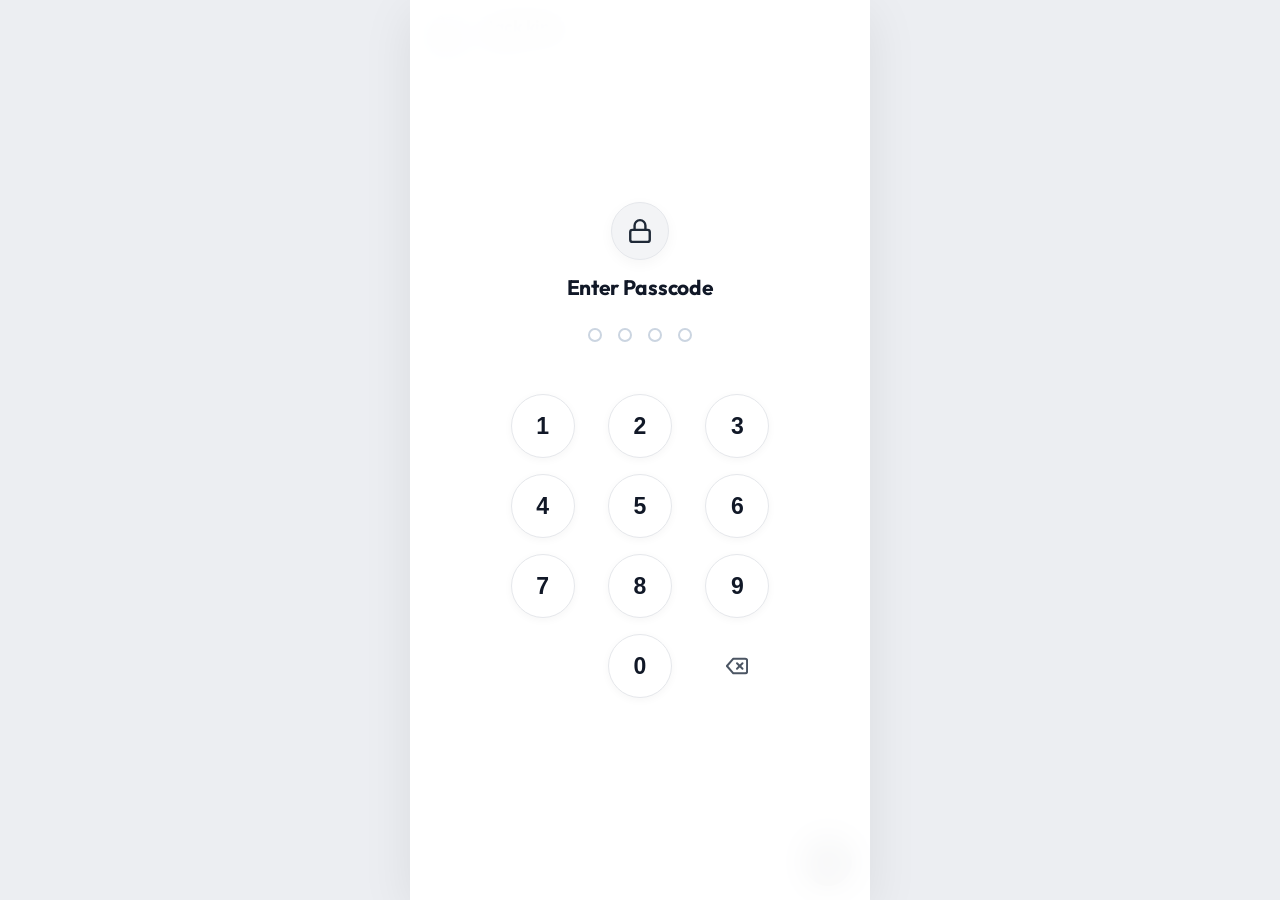
==== index.html @ 3823794f "feat: show message time only on click and make message spacing compact" ====
<!DOCTYPE html>
<html lang="en">
<head>
  <meta charset="UTF-8">
  <meta name="viewport" content="width=device-width, initial-scale=1.0, maximum-scale=1.0, user-scalable=no, viewport-fit=cover, interactive-widget=resizes-content">
  <title>Live Chat - Jack King</title>
  <meta name="description" content="Clean mobile chat application UI with free random avatar API integration.">
  <link rel="stylesheet" href="static/style.css?v=4.3">
  <link rel="preconnect" href="https://fonts.googleapis.com">
  <link rel="preconnect" href="https://fonts.gstatic.com" crossorigin>
  <link href="https://fonts.googleapis.com/css2?family=Outfit:wght@400;500;600;700&family=Noto+Color+Emoji&display=swap" rel="stylesheet">
</head>
<body>

  <!-- Mobile Chat Application UI -->
  <div class="chat-app" id="chatApp">
    
    <!-- Subtle curved watermark vector background -->
    <div class="background-watermark" aria-hidden="true">
      <svg viewBox="0 0 400 800" fill="none" xmlns="http://www.w3.org/2000/svg">
        <path d="M-50 150 C 150 120, 300 350, 450 300" stroke="#CBD5E1" stroke-width="1.2" stroke-dasharray="3 4"/>
        <path d="M-80 400 C 100 480, 250 380, 480 620" stroke="#CBD5E1" stroke-width="1.2"/>
        <path d="M-20 700 C 180 620, 220 780, 450 740" stroke="#CBD5E1" stroke-width="1.2" stroke-dasharray="2 3"/>
        <path d="M120 -50 C 200 200, 50 450, 220 850" stroke="#E2E8F0" stroke-width="1"/>
      </svg>
    </div>

    <!-- Chat Header Navigation with Live Opponent Typing Status -->
    <header class="chat-header" aria-label="Conversation Header">
      <div class="header-left">
        <!-- Avatar with Free API source (Click to close keyboard / get new random avatar) -->
        <div class="avatar-wrapper" id="avatarWrapper" title="Click to close keyboard">
          <img id="avatarImg" class="avatar-img" src="https://images.unsplash.com/photo-1560250097-0b93528c311a?auto=format&fit=crop&q=80&w=256" alt="Jack King Avatar">
          <span class="avatar-badge" aria-label="Online"></span>
        </div>

        <!-- Contact Info (Shows live typing status when opponent types) -->
        <div class="user-info">
          <h1 class="user-name" id="userName">Jack king</h1>
          <span class="user-status" id="userStatus">Online</span>
        </div>
      </div>

      <!-- Header Actions: Sound, Clear Chat & Lock App -->
      <div class="header-actions">
        <!-- Tiny Unfocused External Link to LiveDraw -->
        <a href="https://livedrawing.onrender.com/" target="_blank" rel="noopener noreferrer" class="tiny-external-btn" id="liveDrawingBtn" aria-label="Open LiveDraw" title="LiveDraw">
          <svg width="13" height="13" viewBox="0 0 24 24" fill="none" stroke="currentColor" stroke-width="2" stroke-linecap="round" stroke-linejoin="round">
            <path d="M12 20h9"></path>
            <path d="M16.5 3.5a2.121 2.121 0 0 1 3 3L7 19l-4 1 1-4L16.5 3.5z"></path>
          </svg>
        </a>
        <button class="action-icon-btn" id="soundToggleBtn" aria-label="Toggle opponent typing sound" title="Opponent typing sound enabled (Click to mute)">
          <!-- Sound ON Icon -->
          <svg class="sound-on-icon" width="19" height="19" viewBox="0 0 24 24" fill="none" stroke="currentColor" stroke-width="1.9" stroke-linecap="round" stroke-linejoin="round">
            <polygon points="11 5 6 9 2 9 2 15 6 15 11 19 11 5"></polygon>
            <path d="M15.54 8.46a5 5 0 0 1 0 7.07"></path>
            <path d="M19.07 4.93a10 10 0 0 1 0 14.14"></path>
          </svg>
          <!-- Sound OFF Icon -->
          <svg class="sound-off-icon" style="display: none;" width="19" height="19" viewBox="0 0 24 24" fill="none" stroke="currentColor" stroke-width="1.9" stroke-linecap="round" stroke-linejoin="round">
            <polygon points="11 5 6 9 2 9 2 15 6 15 11 19 11 5"></polygon>
            <line x1="23" y1="9" x2="17" y2="15"></line>
            <line x1="17" y1="9" x2="23" y2="15"></line>
          </svg>
        </button>
        <button class="action-icon-btn" id="clearChatBtn" aria-label="Clear Chat History" title="Clear Chat">
          <svg width="18" height="18" viewBox="0 0 24 24" fill="none" stroke="currentColor" stroke-width="2" stroke-linecap="round" stroke-linejoin="round">
            <polyline points="3 6 5 6 21 6"></polyline>
            <path d="M19 6v14a2 2 0 0 1-2 2H7a2 2 0 0 1-2-2V6m3 0V4a2 2 0 0 1 2-2h4a2 2 0 0 1 2 2v2"></path>
          </svg>
        </button>
        <button class="action-icon-btn" id="lockAppBtn" aria-label="Lock App / Switch User" title="Lock App">
          <svg width="18" height="18" viewBox="0 0 24 24" fill="none" stroke="currentColor" stroke-width="2" stroke-linecap="round" stroke-linejoin="round">
            <rect x="3" y="11" width="18" height="11" rx="2" ry="2"></rect>
            <path d="M7 11V7a5 5 0 0 1 10 0v4"></path>
          </svg>
        </button>
      </div>
    </header>

    <!-- Chat Messages Scroll Container -->
    <main class="chat-body" id="chatMessages" role="log" aria-live="polite">
      
      <!-- Date Badge -->
      <div class="date-divider" id="chatDateDivider">Today</div>

      <!-- Live Typing Indicator for Opponent User -->
      <div class="typing-indicator" id="typingIndicator">
        <div class="typing-dot"></div>
        <div class="typing-dot"></div>
        <div class="typing-dot"></div>
      </div>

    </main>

    <!-- Bottom Input Area -->
    <footer class="chat-footer" id="chatFooter">
      <div class="input-container">
        
        <!-- Input Pill -->
        <div class="input-pill" id="inputPill">
          <div class="input-normal-content" id="inputNormalContent">
            <!-- Emoji Picker Trigger -->
            <button class="input-icon-btn" id="emojiBtn" aria-label="Insert Emoji" type="button">
              <svg width="22" height="22" viewBox="0 0 24 24" fill="none" stroke="currentColor" stroke-width="1.8" stroke-linecap="round" stroke-linejoin="round">
                <circle cx="12" cy="12" r="10"></circle>
                <path d="M8 14s1.5 2 4 2 4-2 4-2"></path>
                <line x1="9" y1="9" x2="9.01" y2="9"></line>
                <line x1="15" y1="9" x2="15.01" y2="9"></line>
              </svg>
            </button>

            <!-- Input Text Field -->
            <input type="text" id="chatInput" class="chat-input" placeholder="Enter Text" autocomplete="off" enterkeyhint="send">
          </div>

          <!-- Live Recording State Inside Pill -->
          <div class="input-recording-content" id="inputRecordingContent" style="display: none;">
            <div class="recording-badge">
              <span class="recording-pulse-dot"></span>
              <span class="recording-timer" id="recordingTimer">0:00</span>
            </div>
            <div class="recording-live-waveform">
              <span></span><span></span><span></span><span></span><span></span><span></span><span></span><span></span><span></span><span></span><span></span><span></span>
            </div>
            <button class="cancel-record-btn" id="cancelRecordBtn" type="button" aria-label="Cancel Voice Recording" title="Cancel">
              <svg width="18" height="18" viewBox="0 0 24 24" fill="none" stroke="currentColor" stroke-width="2.2" stroke-linecap="round" stroke-linejoin="round">
                <line x1="18" y1="6" x2="6" y2="18"></line>
                <line x1="6" y1="6" x2="18" y2="18"></line>
              </svg>
            </button>
          </div>
        </div>

        <!-- Action Button (Mic by default, Send when typing) -->
        <button class="send-btn mic-mode" id="actionBtn" aria-label="Record voice message" type="button" title="Record Voice">
          <span id="actionIcon">
            <svg width="20" height="20" viewBox="0 0 24 24" fill="none" stroke="currentColor" stroke-width="2" stroke-linecap="round" stroke-linejoin="round">
              <path d="M12 2a3 3 0 0 0-3 3v7a3 3 0 0 0 6 0V5a3 3 0 0 0-3-3Z"></path>
              <path d="M19 10v2a7 7 0 0 1-14 0v-2"></path>
              <line x1="12" y1="19" x2="12" y2="22"></line>
            </svg>
          </span>
        </button>

      </div>
    </footer>



    <!-- Floating Balloon Emoji Reactions Overlay -->
    <div class="floating-balloons-container" id="floatingBalloonsContainer"></div>

    <!-- Emoji Popover -->
    <div class="emoji-popover" id="emojiPopover">
      <button class="emoji-btn">👍</button>
      <button class="emoji-btn">💖</button>
      <button class="emoji-btn">❤️</button>
      <button class="emoji-btn">💋</button>
      <button class="emoji-btn">💗</button>
      <button class="emoji-btn">😭</button>
      <button class="emoji-btn">🫦</button>
      <button class="emoji-btn">🥰</button>
      <button class="emoji-btn">🌚</button>
      <button class="emoji-btn">🥵</button>
      <button class="emoji-btn">👀</button>
      <button class="emoji-btn">🫂</button>
    </div>

    <!-- Personal PIN Input Pad Overlay (Jisu: 1470 • Jenu: 3690) -->
    <div class="pin-overlay" id="pinOverlay">
      <div class="pin-card">
        <div class="pin-header">
          <div class="pin-lock-icon">
            <svg width="26" height="26" viewBox="0 0 24 24" fill="none" stroke="currentColor" stroke-width="2.2" stroke-linecap="round" stroke-linejoin="round">
              <rect x="3" y="11" width="18" height="11" rx="2" ry="2"></rect>
              <path d="M7 11V7a5 5 0 0 1 10 0v4"></path>
            </svg>
          </div>
          <h2 class="pin-title">Enter Passcode</h2>
        </div>

        <!-- 4 PIN Dots Indicator -->
        <div class="pin-dots" id="pinDots">
          <span class="pin-dot"></span>
          <span class="pin-dot"></span>
          <span class="pin-dot"></span>
          <span class="pin-dot"></span>
        </div>

        <div class="pin-feedback" id="pinFeedback"></div>

        <!-- Numeric Keypad -->
        <div class="pin-keypad">
          <button type="button" class="pin-key" data-digit="1">1</button>
          <button type="button" class="pin-key" data-digit="2">2</button>
          <button type="button" class="pin-key" data-digit="3">3</button>
          <button type="button" class="pin-key" data-digit="4">4</button>
          <button type="button" class="pin-key" data-digit="5">5</button>
          <button type="button" class="pin-key" data-digit="6">6</button>
          <button type="button" class="pin-key" data-digit="7">7</button>
          <button type="button" class="pin-key" data-digit="8">8</button>
          <button type="button" class="pin-key" data-digit="9">9</button>
          <div class="pin-key-empty"></div>
          <button type="button" class="pin-key" data-digit="0">0</button>
          <button type="button" class="pin-key pin-back-key" id="pinBackspaceBtn" aria-label="Delete">
            <svg width="22" height="22" viewBox="0 0 24 24" fill="none" stroke="currentColor" stroke-width="2.2" stroke-linecap="round" stroke-linejoin="round">
              <path d="M21 4H8l-7 8 7 8h13a2 2 0 0 0 2-2V6a2 2 0 0 0-2-2z"></path>
              <line x1="18" y1="9" x2="12" y2="15"></line>
              <line x1="12" y1="9" x2="18" y2="15"></line>
            </svg>
          </button>
        </div>
      </div>
    </div>

  </div>

  <script src="static/app.js?v=4.3"></script>
</body>
</html>
---- static/style.css ----
@import url('https://fonts.googleapis.com/css2?family=Outfit:wght@400;500;600;700&family=Noto+Color+Emoji&display=swap');

:root {
  --bg-main: #F7F7F8;
  --bg-card: #FFFFFF;
  --text-primary: #111827;
  --text-secondary: #8E95A2;
  --text-muted: #9CA3AF;
  --border-light: #E5E7EB;
  --bubble-bg: #FFFFFF;
  --bubble-shadow: 0 1px 3px rgba(0, 0, 0, 0.03);
  --action-btn-border: #E5E7EB;
  --action-btn-hover: #F3F4F6;
  --accent-color: #111827;
  --typing-color: #059669;
  --danger-color: #EF4444;
}

* {
  box-sizing: border-box;
  margin: 0;
  padding: 0;
  -webkit-tap-highlight-color: transparent;
}

html, body {
  height: 100%;
  width: 100%;
  overflow: hidden;
  position: fixed;
  overscroll-behavior: none;
  touch-action: manipulation;
}

body {
  font-family: 'Outfit', -apple-system, BlinkMacSystemFont, "Segoe UI", Roboto, sans-serif;
  background-color: #ECEEF2;
  color: var(--text-primary);
  display: flex;
  justify-content: center;
  align-items: center;
}

/* Main Chat Application Container */
.chat-app {
  width: 100%;
  max-width: 460px;
  height: 100vh;
  height: 100dvh;
  background: var(--bg-main);
  display: flex;
  flex-direction: column;
  position: relative;
  overflow: hidden;
  box-shadow: 0 12px 48px rgba(0, 0, 0, 0.08);
  transition: height 0.15s ease-out;
}

@media (max-width: 500px) {
  body {
    background: var(--bg-main);
  }
  .chat-app {
    max-width: 100%;
    box-shadow: none;
  }
}

/* Background watermark curved lines */
.background-watermark {
  position: absolute;
  inset: 0;
  pointer-events: none;
  z-index: 0;
  opacity: 0.32;
}

.background-watermark svg {
  width: 100%;
  height: 100%;
}

/* Chat Header */
.chat-header {
  position: relative;
  z-index: 10;
  padding: calc(14px + env(safe-area-inset-top, 0px)) 18px 12px 18px;
  display: flex;
  align-items: center;
  justify-content: space-between;
  background: transparent;
  flex-shrink: 0;
}

.header-left {
  display: flex;
  align-items: center;
  gap: 12px;
}

.back-btn {
  background: none;
  border: none;
  outline: none;
  cursor: pointer;
  padding: 4px;
  margin-left: -4px;
  display: flex;
  align-items: center;
  justify-content: center;
  color: #111827;
  transition: transform 0.15s ease;
}

.back-btn:active {
  transform: scale(0.92);
}

.avatar-wrapper {
  position: relative;
  width: 44px;
  height: 44px;
  cursor: pointer;
  flex-shrink: 0;
}

.avatar-img {
  width: 100%;
  height: 100%;
  border-radius: 50%;
  object-fit: cover;
  background: #E2E8F0;
  display: block;
  box-shadow: 0 2px 6px rgba(0, 0, 0, 0.06);
  transition: transform 0.25s cubic-bezier(0.34, 1.56, 0.64, 1), opacity 0.2s ease;
}

.avatar-wrapper:hover .avatar-img {
  transform: scale(1.05);
}

.avatar-wrapper:active .avatar-img {
  transform: scale(0.95);
}

.avatar-badge {
  position: absolute;
  bottom: 1px;
  right: 1px;
  width: 10px;
  height: 10px;
  background: #22C55E;
  border: 2px solid #FFFFFF;
  border-radius: 50%;
}

.user-info {
  display: flex;
  flex-direction: column;
  justify-content: center;
  gap: 1px;
}

.user-name {
  font-size: 18px;
  font-weight: 700;
  color: #111827;
  line-height: 1.25;
  letter-spacing: -0.3px;
}

.user-status {
  font-size: 13px;
  font-weight: 500;
  color: var(--text-secondary);
  line-height: 1.2;
  transition: color 0.2s ease;
  white-space: nowrap;
  overflow: hidden;
  text-overflow: ellipsis;
  max-width: 210px;
}

.user-status.is-typing {
  color: #6366F1;
  font-weight: 600;
  transition: color 0.25s ease;
}

.header-actions {
  display: flex;
  align-items: center;
  gap: 8px;
}

.action-icon-btn {
  width: 44px;
  height: 44px;
  border-radius: 50%;
  background: #FFFFFF;
  border: 1px solid var(--action-btn-border);
  display: flex;
  align-items: center;
  justify-content: center;
  color: #1F2937;
  cursor: pointer;
  box-shadow: 0 1px 3px rgba(0, 0, 0, 0.02);
  transition: all 0.2s ease;
}

.action-icon-btn.muted {
  color: #9CA3AF;
  background: #F9FAFB;
  border-color: #E5E7EB;
}

.action-icon-btn:hover {
  background: var(--action-btn-hover);
  border-color: #D1D5DB;
  transform: translateY(-1px);
}

.action-icon-btn:active {
  transform: scale(0.94);
}

/* Tiny External URL Shortcut (Subtle & Unfocused) */
.tiny-external-btn,
.tiny-external-btn:visited {
  width: 26px;
  height: 26px;
  border-radius: 50%;
  background: rgba(255, 255, 255, 0.65);
  border: 1px solid rgba(0, 0, 0, 0.08);
  display: inline-flex;
  align-items: center;
  justify-content: center;
  color: #9CA3AF;
  text-decoration: none;
  opacity: 0.65;
  flex-shrink: 0;
  cursor: pointer;
  box-shadow: 0 1px 2px rgba(0, 0, 0, 0.02);
  transition: all 0.2s ease;
  outline: none;
  -webkit-tap-highlight-color: transparent;
}

.tiny-external-btn:hover {
  opacity: 1;
  color: #374151;
  background: #FFFFFF;
  border-color: #CBD5E1;
  transform: scale(1.08);
  box-shadow: 0 2px 5px rgba(0, 0, 0, 0.05);
}

.tiny-external-btn:active {
  transform: scale(0.92);
}

.tiny-external-btn:focus {
  outline: none;
}

.tiny-external-btn:focus-visible {
  outline: 1.5px solid #94A3B8;
  outline-offset: 1px;
}

@media (max-width: 420px) {
  .header-actions {
    gap: 6px;
  }
  .action-icon-btn {
    width: 38px;
    height: 38px;
  }
  .tiny-external-btn {
    width: 24px;
    height: 24px;
  }
}

/* Chat Scroll Area */
.chat-body {
  position: relative;
  z-index: 5;
  flex: 1;
  overflow-y: auto;
  overflow-x: hidden;
  padding: 8px 18px 16px 18px;
  display: flex;
  flex-direction: column;
  gap: 3px;
  scrollbar-width: thin;
  scrollbar-color: rgba(0, 0, 0, 0.1) transparent;
  overscroll-behavior-y: contain;
  -webkit-user-select: none;
  -moz-user-select: none;
  -ms-user-select: none;
  user-select: none;
  -webkit-touch-callout: none;
}

.chat-body::-webkit-scrollbar {
  width: 4px;
}

.chat-body::-webkit-scrollbar-thumb {
  background: rgba(0, 0, 0, 0.1);
  border-radius: 4px;
}

/* Date Divider */
.date-divider {
  align-self: center;
  margin: 6px 0 8px 0;
  font-size: 12px;
  font-weight: 500;
  color: var(--text-muted);
  letter-spacing: -0.1px;
}

/* Message Rows */
.message-row {
  display: flex;
  flex-direction: column;
  max-width: 82%;
  animation: messageSlide 0.22s ease-out forwards;
  touch-action: manipulation;
  cursor: pointer;
  -webkit-tap-highlight-color: transparent;
  -webkit-user-select: none;
  -moz-user-select: none;
  -ms-user-select: none;
  user-select: none;
  -webkit-touch-callout: none;
}

/* Extra breathing room when speaker changes */
.message-row.outgoing + .message-row.incoming,
.message-row.incoming + .message-row.outgoing {
  margin-top: 8px;
}

@keyframes messageSlide {
  from {
    opacity: 0;
    transform: translateY(5px);
  }
  to {
    opacity: 1;
    transform: translateY(0);
  }
}

.message-row.outgoing {
  align-self: flex-end;
  align-items: flex-end;
}

.message-row.incoming {
  align-self: flex-start;
  align-items: flex-start;
}

/* Bubble Groups */
.bubble-group {
  display: flex;
  flex-direction: column;
  gap: 3px;
  width: 100%;
  touch-action: manipulation;
}

.bubble {
  background: var(--bubble-bg);
  padding: 9px 15px;
  border-radius: 18px;
  box-shadow: var(--bubble-shadow);
  color: #1F2937;
  font-size: 14.5px;
  line-height: 1.4;
  font-weight: 500;
  word-break: break-word;
  position: relative;
  touch-action: manipulation;
  transition: margin-bottom 0.18s ease;
  -webkit-user-select: none;
  -moz-user-select: none;
  -ms-user-select: none;
  user-select: none;
  -webkit-touch-callout: none;
}

/* Double-Tap Love React Burst & Badge */
.heart-pop-burst {
  position: absolute;
  top: 50%;
  left: 50%;
  transform: translate(-50%, -50%) scale(0);
  font-size: 38px;
  line-height: 1;
  pointer-events: none;
  z-index: 30;
  user-select: none;
  -webkit-user-select: none;
  animation: heartPopBurst 0.65s cubic-bezier(0.175, 0.885, 0.32, 1.275) forwards;
}

@keyframes heartPopBurst {
  0% {
    transform: translate(-50%, -50%) scale(0) rotate(-14deg);
    opacity: 0;
  }
  35% {
    transform: translate(-50%, -50%) scale(1.35) rotate(0deg);
    opacity: 1;
    filter: drop-shadow(0 4px 10px rgba(239, 68, 68, 0.45));
  }
  65% {
    transform: translate(-50%, -50%) scale(1.1) rotate(5deg);
    opacity: 1;
  }
  100% {
    transform: translate(-50%, -80%) scale(0.7) rotate(0deg);
    opacity: 0;
  }
}

.love-react-badge {
  position: absolute;
  bottom: -9px;
  display: inline-flex;
  align-items: center;
  justify-content: center;
  background: #FFFFFF;
  border-radius: 12px;
  padding: 1.5px 5px;
  font-size: 13px;
  line-height: 1;
  box-shadow: 0 2px 6px rgba(0, 0, 0, 0.12);
  border: 1px solid rgba(0, 0, 0, 0.06);
  cursor: pointer;
  z-index: 10;
  transition: transform 0.15s ease;
  animation: badgePopIn 0.28s cubic-bezier(0.175, 0.885, 0.32, 1.275) forwards;
  user-select: none;
  -webkit-user-select: none;
}

.message-row.outgoing .love-react-badge {
  right: 8px;
}

.message-row.incoming .love-react-badge {
  left: 8px;
}

.love-react-badge:hover {
  transform: scale(1.2);
}

.love-react-badge:active {
  transform: scale(0.9);
}

.bubble.has-react {
  margin-bottom: 7px;
}

@keyframes badgePopIn {
  0% {
    transform: scale(0);
    opacity: 0;
  }
  75% {
    transform: scale(1.25);
    opacity: 1;
  }
  100% {
    transform: scale(1);
    opacity: 1;
  }
}

/* Match the exact shapes from mockup */
.message-row.outgoing .bubble {
  border-radius: 18px 18px 5px 18px;
}

.message-row.incoming .bubble {
  border-radius: 18px 18px 18px 5px;
}

/* Subtle grouping curve for consecutive messages from same speaker */
.message-row.outgoing:has(+ .message-row.outgoing) .bubble {
  border-bottom-right-radius: 5px;
}
.message-row.outgoing + .message-row.outgoing .bubble {
  border-top-right-radius: 5px;
}
.message-row.incoming:has(+ .message-row.incoming) .bubble {
  border-bottom-left-radius: 5px;
}
.message-row.incoming + .message-row.incoming .bubble {
  border-top-left-radius: 5px;
}

.message-row.incoming .bubble-group .bubble:not(:first-child):not(:last-child) {
  border-radius: 8px 18px 18px 8px;
}

.message-time {
  display: none;
  font-size: 10px;
  line-height: 1.1;
  color: var(--text-muted);
  font-weight: 400;
  margin-top: 2px;
  margin-bottom: 2px;
  padding: 0 4px;
  user-select: none;
  -webkit-user-select: none;
}

.message-row.show-time > .message-time {
  display: block;
  animation: messageTimeAppear 0.15s ease-out forwards;
}

@keyframes messageTimeAppear {
  from {
    opacity: 0;
    transform: translateY(-2px);
  }
  to {
    opacity: 1;
    transform: translateY(0);
  }
}

/* Seen Status Indicator (Tiny vivid green dot at bottom-right corner of outgoing bubble) */
.seen-dot {
  position: absolute;
  bottom: 3px;
  right: -6px;
  width: 5.5px;
  height: 5.5px;
  border-radius: 50%;
  background: #22C55E;
  opacity: 0;
  transform: scale(0.2);
  transition: opacity 0.2s ease, transform 0.25s cubic-bezier(0.175, 0.885, 0.32, 1.275);
  pointer-events: none;
  z-index: 6;
}

.seen-dot.is-seen {
  opacity: 1;
  transform: scale(1);
}

.message-row.incoming .seen-dot {
  display: none !important;
}

/* Voice Message Bubble */
.voice-bubble {
  display: flex;
  align-items: center;
  gap: 12px;
  padding: 4px 2px;
  min-width: 180px;
}

.voice-play-btn {
  width: 34px;
  height: 34px;
  border-radius: 50%;
  background: #111827;
  border: none;
  outline: none;
  cursor: pointer;
  display: flex;
  align-items: center;
  justify-content: center;
  color: #FFFFFF;
  flex-shrink: 0;
  transition: transform 0.15s ease, background 0.15s ease;
}

.voice-play-btn:hover {
  transform: scale(1.06);
}

.voice-play-btn:active {
  transform: scale(0.94);
}

.voice-play-btn svg {
  width: 15px;
  height: 15px;
}

/* Seekable Interactive Voice Waveform */
.voice-waveform {
  display: flex;
  align-items: center;
  gap: 2.5px;
  flex: 1;
  height: 30px;
  cursor: pointer;
  position: relative;
  padding: 2px 0;
  transition: opacity 0.15s ease;
}

.voice-waveform:hover {
  opacity: 0.92;
}

.voice-waveform span {
  width: 2.5px;
  min-height: 4px;
  background: #CBD5E1;
  border-radius: 99px;
  transition: background 0.12s ease;
  pointer-events: none;
}

.voice-bubble.playing .voice-waveform span.played {
  animation: wavePulseActive 0.8s infinite alternate ease-in-out;
}

@keyframes wavePulseActive {
  0% { transform: scaleY(0.92); }
  100% { transform: scaleY(1.08); }
}

.voice-duration {
  font-size: 11.5px;
  font-weight: 600;
  color: #64748B;
  min-width: 32px;
  text-align: right;
  font-variant-numeric: tabular-nums;
  letter-spacing: 0.2px;
}

/* Outgoing Voice Message (Dark Bubble) */
.message-row.outgoing .voice-play-btn {
  background: #FFFFFF;
  color: #111827;
  box-shadow: 0 2px 8px rgba(0, 0, 0, 0.25);
}

.message-row.outgoing .voice-waveform span {
  background: rgba(255, 255, 255, 0.32);
}

.message-row.outgoing .voice-waveform span.played {
  background: #FFFFFF;
}

.message-row.outgoing .voice-duration {
  color: rgba(255, 255, 255, 0.85);
}

/* Incoming Voice Message (Light Bubble) */
.message-row.incoming .voice-play-btn {
  background: #111827;
  color: #FFFFFF;
}

.message-row.incoming .voice-waveform span {
  background: #CBD5E1;
}

.message-row.incoming .voice-waveform span.played {
  background: #111827;
}

/* ══════════════════════════════════════════════════
   TRANQUIL & EYE-SOOTHING LIVE TYPING BUBBLE
   ══════════════════════════════════════════════════ */
.bubble.live-typing-bubble {
  border-radius: 18px 18px 18px 5px;
  background: linear-gradient(145deg, #FFFFFF 0%, #F8FAFC 100%);
  border: 1px solid rgba(224, 231, 255, 0.85);
  box-shadow: 0 4px 18px -2px rgba(99, 102, 241, 0.10), 0 1px 3px rgba(0, 0, 0, 0.03);
  position: relative;
  color: #1E293B;
  font-weight: 480;
  letter-spacing: 0.012em;
  line-height: 1.45;
  animation: liveTypingPeacefulPulse 3.2s ease-in-out infinite alternate;
  transition: border-color 0.3s ease, box-shadow 0.3s ease;
}

@keyframes liveTypingPeacefulPulse {
  0% {
    box-shadow: 0 3px 14px -2px rgba(99, 102, 241, 0.08), 0 1px 3px rgba(0, 0, 0, 0.02);
    border-color: rgba(224, 231, 255, 0.75);
  }
  100% {
    box-shadow: 0 6px 22px -2px rgba(99, 102, 241, 0.16), 0 1px 4px rgba(0, 0, 0, 0.04);
    border-color: rgba(199, 210, 254, 0.95);
  }
}

.streaming-text {
  -webkit-font-smoothing: antialiased;
  -moz-osx-font-smoothing: grayscale;
  display: inline;
}

.message-row.live-typing-row {
  animation: lensBubbleFocus 0.38s cubic-bezier(0.16, 1, 0.3, 1) forwards;
}

@keyframes lensBubbleFocus {
  0% {
    opacity: 0;
    filter: blur(6px);
    transform: scale(0.95) translateY(4px);
  }
  100% {
    opacity: 1;
    filter: blur(0);
    transform: scale(1) translateY(0);
  }
}

/* ══════════════════════════════════════════════════
   SEA WAVE LIVE TYPING FLOW (CREST & CALM UNBLUR)
   ══════════════════════════════════════════════════ */
.wave-char,
.lens-focus-fresh,
.char-fresh {
  display: inline-block;
  white-space: pre-wrap;
  will-change: transform, filter, opacity;
  animation: seaWaveRoll 0.52s cubic-bezier(0.2, 0.82, 0.25, 1) forwards;
  transform-origin: center bottom;
}

@keyframes seaWaveRoll {
  0% {
    opacity: 0;
    filter: blur(5.5px);
    transform: translateY(9px) scale(0.82) rotate(-1.5deg);
  }
  42% {
    opacity: 0.82;
    filter: blur(1.8px);
    transform: translateY(-3.5px) scale(1.08) rotate(0.8deg); /* crest of the wave */
  }
  75% {
    opacity: 0.96;
    filter: blur(0.4px);
    transform: translateY(1px) scale(0.98) rotate(-0.3deg); /* gentle wave dip */
  }
  100% {
    opacity: 1;
    filter: blur(0);
    transform: translateY(0) scale(1) rotate(0deg); /* serene calm surface */
  }
}

.streaming-cursor {
  display: inline-block;
  width: 2.5px;
  height: 15px;
  background: linear-gradient(180deg, #6366F1 0%, #818CF8 100%);
  margin-left: 3px;
  border-radius: 999px;
  vertical-align: -2px;
  box-shadow: 0 0 8px rgba(99, 102, 241, 0.55);
  animation: peacefulCursorPulse 1.05s ease-in-out infinite;
}

@keyframes peacefulCursorPulse {
  0%, 100% {
    opacity: 1;
    transform: scaleY(1);
    box-shadow: 0 0 8px rgba(99, 102, 241, 0.55);
  }
  50% {
    opacity: 0.22;
    transform: scaleY(0.86);
    box-shadow: 0 0 2px rgba(99, 102, 241, 0.15);
  }
}

.typing-indicator {
  display: none;
  align-self: flex-start;
  background: linear-gradient(145deg, #FFFFFF 0%, #F8FAFC 100%);
  padding: 9px 15px;
  border-radius: 18px 18px 18px 5px;
  border: 1px solid rgba(224, 231, 255, 0.75);
  box-shadow: 0 4px 16px -2px rgba(99, 102, 241, 0.09), 0 1px 3px rgba(0, 0, 0, 0.02);
  gap: 4.5px;
  align-items: center;
  margin-top: 2px;
}

.typing-indicator.active {
  display: flex;
  animation: fadeIn 0.22s ease-out;
}

.typing-dot {
  width: 6px;
  height: 6px;
  background: #818CF8;
  border-radius: 50%;
  animation: peacefulTypingBounce 1.4s infinite ease-in-out;
}

.typing-dot:nth-child(1) { animation-delay: 0s; }
.typing-dot:nth-child(2) { animation-delay: 0.18s; }
.typing-dot:nth-child(3) { animation-delay: 0.36s; }

@keyframes peacefulTypingBounce {
  0%, 60%, 100% {
    transform: translateY(0);
    opacity: 0.45;
  }
  30% {
    transform: translateY(-4px);
    opacity: 1;
    background: #6366F1;
  }
}

/* Input Area / Bottom Bar (Keyboard-aware) */
.chat-footer {
  position: relative;
  z-index: 10;
  padding: 10px 18px calc(14px + env(safe-area-inset-bottom, 0px)) 18px;
  background: var(--bg-main);
  flex-shrink: 0;
  transition: padding-bottom 0.15s ease-out;
}

.input-container {
  display: flex;
  align-items: center;
  gap: 10px;
  position: relative;
  width: 100%;
}

.input-pill {
  flex: 1;
  height: 48px;
  display: flex;
  align-items: center;
  background: #FFFFFF;
  border: 1px solid var(--border-light);
  border-radius: 26px;
  padding: 0 14px;
  box-shadow: 0 1px 4px rgba(0, 0, 0, 0.02);
  gap: 8px;
  position: relative;
  overflow: hidden;
  transition: border-color 0.2s ease, box-shadow 0.2s ease;
}

.input-pill.focused {
  border-color: #94A3B8;
  box-shadow: 0 2px 8px rgba(0, 0, 0, 0.04);
}

.input-normal-content {
  display: flex;
  align-items: center;
  width: 100%;
  gap: 8px;
  transition: opacity 0.15s ease;
}

.input-icon-btn {
  background: none;
  border: none;
  outline: none;
  cursor: pointer;
  padding: 4px;
  display: flex;
  align-items: center;
  justify-content: center;
  color: #9CA3AF;
  border-radius: 50%;
  transition: all 0.15s ease;
  flex-shrink: 0;
}

.input-icon-btn:hover {
  color: #4B5563;
  transform: scale(1.08);
}

/* 16px font prevents iOS Safari auto-zoom on input focus */
.chat-input {
  flex: 1;
  border: none;
  outline: none;
  background: transparent;
  font-family: inherit;
  font-size: 16px;
  color: #111827;
  font-weight: 500;
  padding: 6px 2px;
}

.chat-input::placeholder {
  color: #9CA3AF;
  font-weight: 400;
  font-size: 15px;
}

.input-actions-right {
  display: flex;
  align-items: center;
  gap: 4px;
  flex-shrink: 0;
}

/* Dedicated Send Button */
.send-btn, .mic-btn {
  width: 48px;
  height: 48px;
  border-radius: 50%;
  background: #111827;
  color: #FFFFFF;
  border: 1px solid #111827;
  display: flex;
  align-items: center;
  justify-content: center;
  cursor: pointer;
  box-shadow: 0 2px 8px rgba(0, 0, 0, 0.12);
  transition: all 0.2s cubic-bezier(0.34, 1.56, 0.64, 1);
  flex-shrink: 0;
}

.send-btn:hover, .mic-btn:hover {
  background: #1F2937;
  border-color: #1F2937;
  transform: scale(1.05);
}

.send-btn:active, .mic-btn:active {
  transform: scale(0.94);
}

.send-btn svg, .mic-btn svg {
  display: block;
}

/* Live Voice Recording UI inside Input Pill */
.input-recording-content {
  display: none;
  position: absolute;
  inset: 0;
  padding: 0 14px;
  background: #FFFFFF;
  border-radius: 26px;
  z-index: 5;
  align-items: center;
  justify-content: space-between;
  width: 100%;
  height: 100%;
}

.recording-badge {
  display: flex;
  align-items: center;
  gap: 8px;
}

.recording-pulse-dot {
  width: 10px;
  height: 10px;
  border-radius: 50%;
  background: #EF4444;
  animation: pulseRed 1s infinite alternate ease-in-out;
}

@keyframes pulseRed {
  0% { transform: scale(0.85); opacity: 0.7; }
  100% { transform: scale(1.25); opacity: 1; box-shadow: 0 0 10px rgba(239, 68, 68, 0.6); }
}

.recording-timer {
  font-size: 14px;
  font-weight: 600;
  color: #EF4444;
  letter-spacing: 0.5px;
}

.recording-live-waveform {
  display: flex;
  align-items: center;
  gap: 2.5px;
  flex: 1;
  margin: 0 10px;
  height: 24px;
}

.recording-live-waveform span {
  width: 2.5px;
  height: 6px;
  background: #EF4444;
  border-radius: 99px;
  transition: height 0.08s ease;
  animation: liveWave 0.6s infinite alternate ease-in-out;
}

.recording-live-waveform span:nth-child(2n) { animation-delay: 0.15s; }
.recording-live-waveform span:nth-child(3n) { animation-delay: 0.3s; }
.recording-live-waveform span:nth-child(4n) { animation-delay: 0.45s; }
.recording-live-waveform span:nth-child(5n) { animation-delay: 0.2s; }

@keyframes liveWave {
  0% { height: 4px; }
  100% { height: 18px; }
}

.cancel-record-btn {
  background: none;
  border: none;
  outline: none;
  color: #9CA3AF;
  cursor: pointer;
  padding: 6px;
  display: flex;
  align-items: center;
  justify-content: center;
  border-radius: 50%;
  transition: all 0.15s ease;
}

.cancel-record-btn:hover {
  color: #EF4444;
  transform: scale(1.1);
}

/* Dynamic Action Button States */
.send-btn.recording-active {
  background: #EF4444;
  border-color: #EF4444;
  color: #FFFFFF;
  box-shadow: 0 0 16px rgba(239, 68, 68, 0.45);
  animation: pulseBtn 1.2s infinite alternate ease-in-out;
}

@keyframes pulseBtn {
  0% { transform: scale(1); }
  100% { transform: scale(1.08); }
}

/* Emoji Picker Dropdown Modal */
.emoji-popover {
  position: absolute;
  bottom: 74px;
  left: 18px;
  background: #FFFFFF;
  border-radius: 18px;
  box-shadow: 0 10px 25px rgba(0, 0, 0, 0.12);
  border: 1px solid var(--border-light);
  padding: 12px;
  display: none;
  grid-template-columns: repeat(6, 1fr);
  gap: 8px;
  z-index: 50;
  animation: popIn 0.2s cubic-bezier(0.16, 1, 0.3, 1);
}

.emoji-popover.show {
  display: grid;
}

.emoji-btn {
  background: none;
  border: none;
  font-size: 21px;
  font-family: 'Noto Color Emoji', 'Apple Color Emoji', 'Segoe UI Emoji', 'Segoe UI Symbol', sans-serif;
  padding: 6px;
  border-radius: 8px;
  cursor: pointer;
  transition: background 0.15s ease;
  line-height: 1.1;
  display: inline-flex;
  align-items: center;
  justify-content: center;
}

.emoji-btn:hover {
  background: #F3F4F6;
}

@keyframes popIn {
  from { opacity: 0; transform: scale(0.9) translateY(10px); }
  to { opacity: 1; transform: scale(1) translateY(0); }
}

/* ==========================================
   PIN Passcode Lock Screen Overlay
   ========================================== */
.pin-overlay {
  position: absolute;
  inset: 0;
  z-index: 200;
  background: rgba(255, 255, 255, 0.96);
  backdrop-filter: blur(16px);
  -webkit-backdrop-filter: blur(16px);
  display: flex;
  flex-direction: column;
  align-items: center;
  justify-content: center;
  padding: 24px 20px;
  transition: opacity 0.28s cubic-bezier(0.16, 1, 0.3, 1), transform 0.28s cubic-bezier(0.16, 1, 0.3, 1);
  overflow: hidden;
}

.pin-overlay.unlocked {
  opacity: 0;
  pointer-events: none;
  transform: scale(1.03);
}

.pin-card {
  width: 100%;
  max-width: 320px;
  display: flex;
  flex-direction: column;
  align-items: center;
  text-align: center;
}

.pin-header {
  display: flex;
  flex-direction: column;
  align-items: center;
  margin-bottom: 24px;
}

.pin-lock-icon {
  width: 58px;
  height: 58px;
  border-radius: 50%;
  background: #F3F4F6;
  border: 1px solid var(--border-light);
  display: flex;
  align-items: center;
  justify-content: center;
  color: #1F2937;
  margin-bottom: 14px;
  box-shadow: 0 4px 14px rgba(0, 0, 0, 0.04);
}

.pin-title {
  font-size: 21px;
  font-weight: 700;
  color: #111827;
  letter-spacing: -0.3px;
  margin-bottom: 4px;
}

.pin-subtitle {
  font-size: 13px;
  font-weight: 500;
  color: var(--text-secondary);
}

/* 4 PIN Indicator Dots */
.pin-dots {
  display: flex;
  align-items: center;
  justify-content: center;
  gap: 16px;
  margin-bottom: 12px;
  transition: transform 0.15s ease;
}

.pin-dot {
  width: 14px;
  height: 14px;
  border-radius: 50%;
  border: 2px solid #CBD5E1;
  background: transparent;
  transition: all 0.2s cubic-bezier(0.34, 1.56, 0.64, 1);
}

.pin-dot.filled {
  background: #111827;
  border-color: #111827;
  transform: scale(1.15);
}

.pin-dots.error {
  animation: pinShake 0.45s ease-in-out;
}

.pin-dots.error .pin-dot {
  border-color: #EF4444;
  background: #EF4444;
}

@keyframes pinShake {
  0%, 100% { transform: translateX(0); }
  20%, 60% { transform: translateX(-9px); }
  40%, 80% { transform: translateX(9px); }
}

.pin-feedback {
  height: 20px;
  font-size: 13px;
  font-weight: 600;
  color: #EF4444;
  margin-bottom: 20px;
  opacity: 0;
  transition: opacity 0.2s ease;
}

.pin-feedback.visible {
  opacity: 1;
}

/* 3x4 Numeric Keypad */
.pin-keypad {
  display: grid;
  grid-template-columns: repeat(3, 1fr);
  gap: 16px 22px;
  width: 100%;
  max-width: 270px;
  justify-items: center;
}

.pin-key {
  width: 64px;
  height: 64px;
  border-radius: 50%;
  background: #FFFFFF;
  border: 1px solid #E5E7EB;
  font-size: 23px;
  font-weight: 600;
  color: #111827;
  display: flex;
  align-items: center;
  justify-content: center;
  cursor: pointer;
  box-shadow: 0 2px 8px rgba(0, 0, 0, 0.04);
  transition: all 0.15s cubic-bezier(0.16, 1, 0.3, 1);
  user-select: none;
  -webkit-tap-highlight-color: transparent;
  touch-action: manipulation;
}

.pin-key:hover {
  background: #F9FAFB;
  border-color: #D1D5DB;
  transform: scale(1.05);
}

.pin-key:active,
.pin-key.active-press {
  background: #E5E7EB;
  transform: scale(0.92);
}

.pin-key-empty {
  width: 64px;
  height: 64px;
}

.pin-back-key {
  color: #4B5563;
  border-color: transparent;
  background: transparent;
  box-shadow: none;
}

.pin-back-key:hover {
  background: #F3F4F6;
  border-color: transparent;
}

.pin-back-key:active,
.pin-back-key.active-press {
  background: #E5E7EB;
  transform: scale(0.92);
}

/* ══════════════════════════════════════════════════
   TOAST NOTIFICATION
   ══════════════════════════════════════════════════ */
.live-toast {
  position: absolute;
  bottom: 90px;
  left: 50%;
  transform: translateX(-50%) translateY(12px);
  background: #1F2937;
  color: #fff;
  font-size: 13px;
  font-weight: 500;
  padding: 10px 20px;
  border-radius: 24px;
  white-space: nowrap;
  pointer-events: none;
  z-index: 300;
  opacity: 0;
  transition: opacity 0.25s ease, transform 0.25s ease;
  box-shadow: 0 4px 16px rgba(0,0,0,0.24);
}

.live-toast.show {
  opacity: 1;
  transform: translateX(-50%) translateY(0);
}

.live-toast.live-toast--success {
  background: #059669;
}

.live-toast.live-toast--error {
  background: #DC2626;
}

.live-toast.live-toast--info {
  background: #0F172A;
  border: 1px solid rgba(255, 255, 255, 0.16);
  box-shadow: 0 8px 24px rgba(0, 0, 0, 0.32);
}

/* ══════════════════════════════════════════════════
   PRESENCE BADGE (offline = grey)
══════════════════════════════════════════════════ */
.avatar-badge {
  transition: background 0.4s ease;
}

/* ══════════════════════════════════════════════════
   FLOATING BALLOON EMOJI REACTIONS
   ══════════════════════════════════════════════════ */
.floating-balloons-container {
  position: absolute;
  inset: 0;
  pointer-events: none;
  overflow: hidden;
  z-index: 150;
}

.flying-balloon {
  position: absolute;
  bottom: 74px;
  display: flex;
  flex-direction: column;
  align-items: center;
  pointer-events: none;
  user-select: none;
  will-change: transform, opacity;
  animation: balloonFlyUp var(--fly-duration, 3.2s) cubic-bezier(0.22, 0.61, 0.36, 1) forwards;
}

.balloon-emoji {
  font-size: var(--balloon-size, 38px);
  line-height: 1;
  font-family: 'Noto Color Emoji', 'Apple Color Emoji', 'Segoe UI Emoji', 'Segoe UI Symbol', sans-serif;
  display: inline-block;
  transform-origin: center bottom;
  filter: drop-shadow(0 6px 16px rgba(0, 0, 0, 0.18));
  animation: balloonWiggle 0.9s ease-in-out infinite alternate;
}

.balloon-string {
  width: 1.5px;
  height: 22px;
  background: linear-gradient(to bottom, rgba(156, 163, 175, 0.75), rgba(156, 163, 175, 0.05));
  margin-top: -2px;
  transform-origin: top center;
  animation: stringSway 1.1s ease-in-out infinite alternate;
}

@keyframes balloonFlyUp {
  0% {
    opacity: 0;
    transform: translateY(20px) translateX(0) scale(0.35) rotate(0deg);
  }
  10% {
    opacity: 1;
    transform: translateY(-40px) translateX(var(--sway-1, 14px)) scale(1.18) rotate(var(--rot-1, 6deg));
  }
  28% {
    transform: translateY(-140px) translateX(var(--sway-2, -16px)) scale(1) rotate(var(--rot-2, -5deg));
  }
  55% {
    transform: translateY(-300px) translateX(var(--sway-3, 18px)) scale(1) rotate(var(--rot-3, 5deg));
  }
  78% {
    opacity: 0.95;
    transform: translateY(-460px) translateX(var(--sway-4, -14px)) scale(0.96) rotate(var(--rot-4, -4deg));
  }
  92% {
    opacity: 0.6;
  }
  100% {
    opacity: 0;
    transform: translateY(calc(-100vh - 80px)) translateX(var(--sway-1, 8px)) scale(0.88) rotate(var(--rot-1, 3deg));
  }
}

@keyframes balloonWiggle {
  0% {
    transform: rotate(-6deg) scaleX(0.95);
  }
  100% {
    transform: rotate(6deg) scaleX(1.05);
  }
}

@keyframes stringSway {
  0% {
    transform: rotate(-12deg);
  }
  100% {
    transform: rotate(12deg);
  }
}
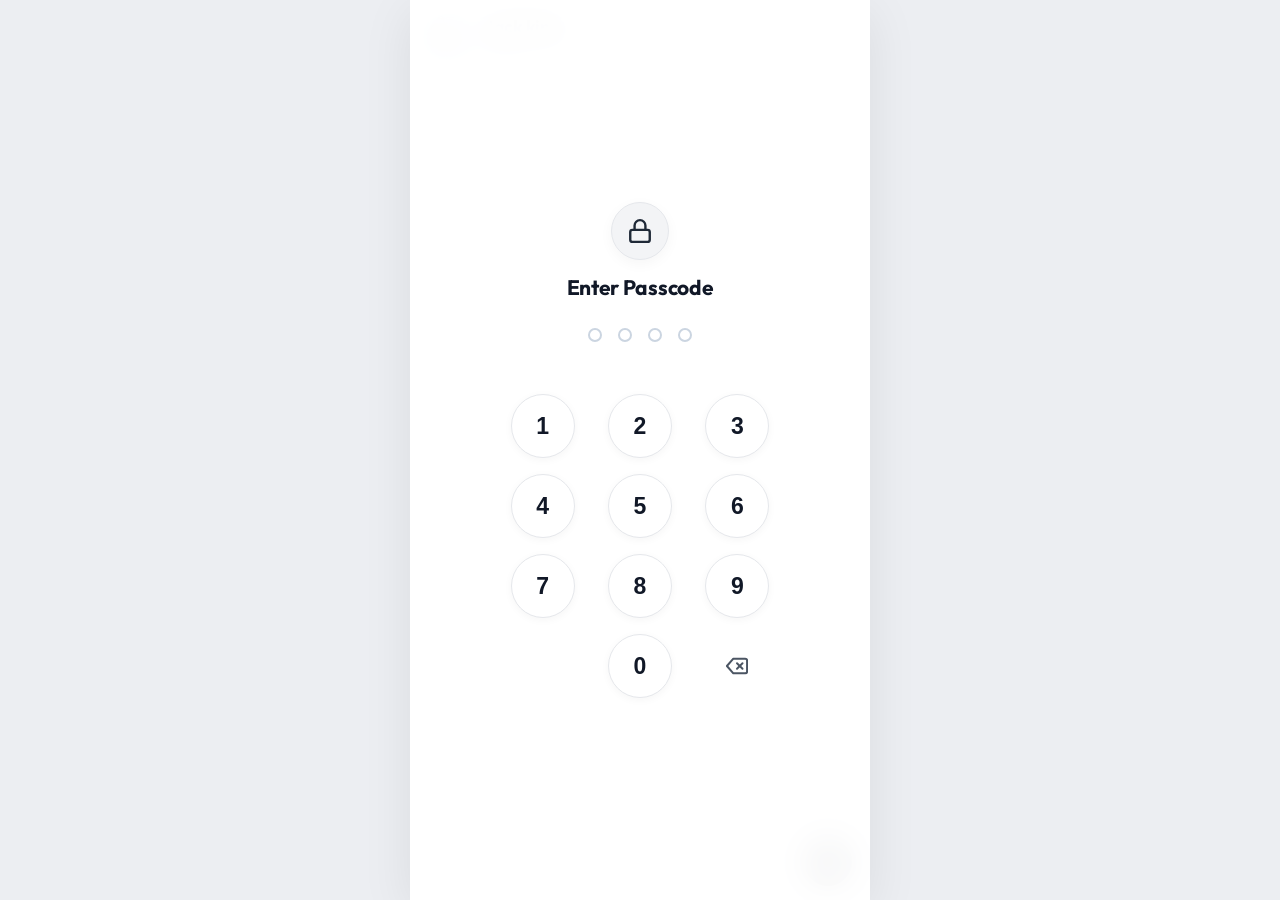
==== commit 36b5a174: "feat: add image sending with external php storage and fullscreen lightbox" ====
--- a/index.html
+++ b/index.html
@@ -5,7 +5,7 @@
   <meta name="viewport" content="width=device-width, initial-scale=1.0, maximum-scale=1.0, user-scalable=no, viewport-fit=cover, interactive-widget=resizes-content">
   <title>Live Chat - Jack King</title>
   <meta name="description" content="Clean mobile chat application UI with free random avatar API integration.">
-  <link rel="stylesheet" href="static/style.css?v=4.3">
+  <link rel="stylesheet" href="static/style.css?v=4.5">
   <link rel="preconnect" href="https://fonts.googleapis.com">
   <link rel="preconnect" href="https://fonts.gstatic.com" crossorigin>
   <link href="https://fonts.googleapis.com/css2?family=Outfit:wght@400;500;600;700&family=Noto+Color+Emoji&display=swap" rel="stylesheet">
@@ -113,6 +113,16 @@
 
             <!-- Input Text Field -->
             <input type="text" id="chatInput" class="chat-input" placeholder="Enter Text" autocomplete="off" enterkeyhint="send">
+
+            <!-- Image Attachment Trigger -->
+            <button class="input-icon-btn" id="imageBtn" aria-label="Attach Image" type="button" title="Send Image">
+              <svg width="20" height="20" viewBox="0 0 24 24" fill="none" stroke="currentColor" stroke-width="1.9" stroke-linecap="round" stroke-linejoin="round">
+                <rect x="3" y="3" width="18" height="18" rx="4" ry="4"></rect>
+                <circle cx="8.5" cy="8.5" r="1.5"></circle>
+                <polyline points="21 15 16 10 5 21"></polyline>
+              </svg>
+            </button>
+            <input type="file" id="imageFileInput" accept="image/*" style="display: none;">
           </div>
 
           <!-- Live Recording State Inside Pill -->
@@ -217,6 +227,20 @@
 
   </div>
 
-  <script src="static/app.js?v=4.3"></script>
+  <!-- Image Fullscreen Lightbox Modal -->
+  <div class="image-lightbox" id="imageLightbox" style="display: none;" aria-hidden="true">
+    <div class="lightbox-backdrop" id="lightboxBackdrop"></div>
+    <button class="lightbox-close-btn" id="lightboxCloseBtn" type="button" aria-label="Close image preview">
+      <svg width="24" height="24" viewBox="0 0 24 24" fill="none" stroke="currentColor" stroke-width="2.2" stroke-linecap="round" stroke-linejoin="round">
+        <line x1="18" y1="6" x2="6" y2="18"></line>
+        <line x1="6" y1="6" x2="18" y2="18"></line>
+      </svg>
+    </button>
+    <div class="lightbox-content">
+      <img id="lightboxImage" class="lightbox-img" src="" alt="Fullscreen Image Preview">
+    </div>
+  </div>
+
+  <script src="static/app.js?v=4.5"></script>
 </body>
 </html>
--- a/static/style.css
+++ b/static/style.css
@@ -488,6 +488,7 @@
 /* Match the exact shapes from mockup */
 .message-row.outgoing .bubble {
   border-radius: 18px 18px 5px 18px;
+  padding-right: 18px;
 }
 
 .message-row.incoming .bubble {
@@ -541,11 +542,11 @@
   }
 }
 
-/* Seen Status Indicator (Tiny vivid green dot at bottom-right corner of outgoing bubble) */
+/* Seen Status Indicator (Tiny vivid green dot inside bottom-right corner of outgoing bubble) */
 .seen-dot {
   position: absolute;
-  bottom: 3px;
-  right: -6px;
+  bottom: 4px;
+  right: 5px;
   width: 5.5px;
   height: 5.5px;
   border-radius: 50%;
@@ -564,6 +565,62 @@
 
 .message-row.incoming .seen-dot {
   display: none !important;
+}
+
+/* Image Message Bubble */
+.bubble.image-bubble {
+  padding: 3.5px;
+  background: #FFFFFF;
+  box-shadow: var(--bubble-shadow);
+  overflow: hidden;
+  cursor: pointer;
+  position: relative;
+  max-width: 250px;
+}
+
+.message-row.outgoing .bubble.image-bubble {
+  background: #111827;
+  border-radius: 18px 18px 5px 18px;
+  padding: 3.5px;
+}
+
+.message-row.incoming .bubble.image-bubble {
+  background: #FFFFFF;
+  border-radius: 18px 18px 18px 5px;
+  padding: 3.5px;
+}
+
+.image-container {
+  position: relative;
+  width: 100%;
+  border-radius: 14px;
+  overflow: hidden;
+  display: flex;
+  align-items: center;
+  justify-content: center;
+  background: rgba(0, 0, 0, 0.04);
+}
+
+.chat-image-preview {
+  display: block;
+  width: 100%;
+  max-height: 280px;
+  object-fit: cover;
+  border-radius: 14px;
+  transition: transform 0.22s ease, opacity 0.2s ease;
+  user-select: none;
+  -webkit-user-select: none;
+}
+
+.chat-image-preview:hover {
+  transform: scale(1.02);
+}
+
+/* Green seen dot inside image bubble */
+.bubble.image-bubble .seen-dot {
+  bottom: 8px;
+  right: 8px;
+  box-shadow: 0 1px 4px rgba(0, 0, 0, 0.65);
 }
 
 /* Voice Message Bubble */
@@ -1431,3 +1488,87 @@
   }
 }
 
+/* Fullscreen Image Lightbox Modal */
+.image-lightbox {
+  position: fixed;
+  inset: 0;
+  z-index: 1000;
+  display: flex;
+  align-items: center;
+  justify-content: center;
+  animation: lightboxFadeIn 0.22s ease-out forwards;
+}
+
+.lightbox-backdrop {
+  position: absolute;
+  inset: 0;
+  background: rgba(0, 0, 0, 0.88);
+  backdrop-filter: blur(10px);
+  -webkit-backdrop-filter: blur(10px);
+}
+
+.lightbox-close-btn {
+  position: absolute;
+  top: 18px;
+  right: 18px;
+  width: 42px;
+  height: 42px;
+  border-radius: 50%;
+  background: rgba(255, 255, 255, 0.16);
+  color: #FFFFFF;
+  border: 1px solid rgba(255, 255, 255, 0.25);
+  display: flex;
+  align-items: center;
+  justify-content: center;
+  cursor: pointer;
+  z-index: 1010;
+  transition: background 0.18s ease, transform 0.15s ease;
+}
+
+.lightbox-close-btn:hover {
+  background: rgba(255, 255, 255, 0.28);
+  transform: scale(1.08);
+}
+
+.lightbox-close-btn:active {
+  transform: scale(0.92);
+}
+
+.lightbox-content {
+  position: relative;
+  z-index: 1005;
+  max-width: 92vw;
+  max-height: 88vh;
+  display: flex;
+  align-items: center;
+  justify-content: center;
+}
+
+.lightbox-img {
+  max-width: 92vw;
+  max-height: 88vh;
+  object-fit: contain;
+  border-radius: 12px;
+  box-shadow: 0 12px 40px rgba(0, 0, 0, 0.55);
+  animation: lightboxZoomIn 0.25s cubic-bezier(0.175, 0.885, 0.32, 1.2) forwards;
+  user-select: none;
+  -webkit-user-select: none;
+}
+
+@keyframes lightboxFadeIn {
+  from { opacity: 0; }
+  to { opacity: 1; }
+}
+
+@keyframes lightboxZoomIn {
+  from {
+    opacity: 0;
+    transform: scale(0.85);
+  }
+  to {
+    opacity: 1;
+    transform: scale(1);
+  }
+}
+
+
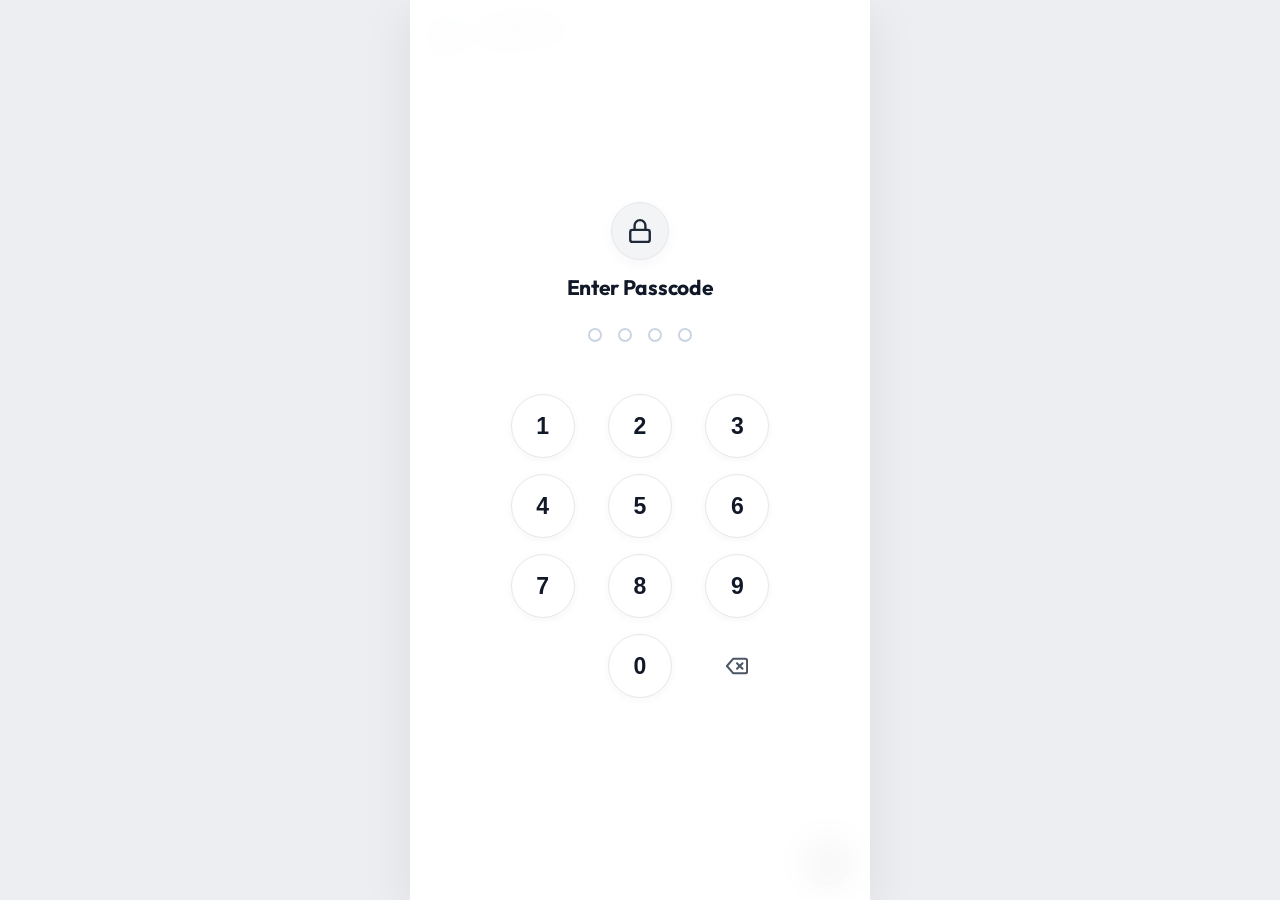
==== commit cb8f8408: "fix: ensure image button is visible on mobile and add photo option in emoji popover" ====
--- a/index.html
+++ b/index.html
@@ -5,7 +5,7 @@
   <meta name="viewport" content="width=device-width, initial-scale=1.0, maximum-scale=1.0, user-scalable=no, viewport-fit=cover, interactive-widget=resizes-content">
   <title>Live Chat - Jack King</title>
   <meta name="description" content="Clean mobile chat application UI with free random avatar API integration.">
-  <link rel="stylesheet" href="static/style.css?v=4.5">
+  <link rel="stylesheet" href="static/style.css?v=4.6">
   <link rel="preconnect" href="https://fonts.googleapis.com">
   <link rel="preconnect" href="https://fonts.gstatic.com" crossorigin>
   <link href="https://fonts.googleapis.com/css2?family=Outfit:wght@400;500;600;700&family=Noto+Color+Emoji&display=swap" rel="stylesheet">
@@ -164,18 +164,30 @@
 
     <!-- Emoji Popover -->
     <div class="emoji-popover" id="emojiPopover">
-      <button class="emoji-btn">👍</button>
-      <button class="emoji-btn">💖</button>
-      <button class="emoji-btn">❤️</button>
-      <button class="emoji-btn">💋</button>
-      <button class="emoji-btn">💗</button>
-      <button class="emoji-btn">😭</button>
-      <button class="emoji-btn">🫦</button>
-      <button class="emoji-btn">🥰</button>
-      <button class="emoji-btn">🌚</button>
-      <button class="emoji-btn">🥵</button>
-      <button class="emoji-btn">👀</button>
-      <button class="emoji-btn">🫂</button>
+      <div class="emoji-popover-actions">
+        <button class="emoji-popover-action-btn" id="emojiImageBtn" type="button" title="Send Photo">
+          <svg width="18" height="18" viewBox="0 0 24 24" fill="none" stroke="currentColor" stroke-width="2" stroke-linecap="round" stroke-linejoin="round">
+            <rect x="3" y="3" width="18" height="18" rx="4" ry="4"></rect>
+            <circle cx="8.5" cy="8.5" r="1.5"></circle>
+            <polyline points="21 15 16 10 5 21"></polyline>
+          </svg>
+          <span>Send Photo</span>
+        </button>
+      </div>
+      <div class="emoji-grid">
+        <button class="emoji-btn">👍</button>
+        <button class="emoji-btn">💖</button>
+        <button class="emoji-btn">❤️</button>
+        <button class="emoji-btn">💋</button>
+        <button class="emoji-btn">💗</button>
+        <button class="emoji-btn">😭</button>
+        <button class="emoji-btn">🫦</button>
+        <button class="emoji-btn">🥰</button>
+        <button class="emoji-btn">🌚</button>
+        <button class="emoji-btn">🥵</button>
+        <button class="emoji-btn">👀</button>
+        <button class="emoji-btn">🫂</button>
+      </div>
     </div>
 
     <!-- Personal PIN Input Pad Overlay (Jisu: 1470 • Jenu: 3690) -->
@@ -241,6 +253,6 @@
     </div>
   </div>
 
-  <script src="static/app.js?v=4.5"></script>
+  <script src="static/app.js?v=4.6"></script>
 </body>
 </html>
--- a/static/style.css
+++ b/static/style.css
@@ -913,15 +913,16 @@
 
 .input-pill {
   flex: 1;
+  min-width: 0;
   height: 48px;
   display: flex;
   align-items: center;
   background: #FFFFFF;
   border: 1px solid var(--border-light);
   border-radius: 26px;
-  padding: 0 14px;
+  padding: 0 8px 0 12px;
   box-shadow: 0 1px 4px rgba(0, 0, 0, 0.02);
-  gap: 8px;
+  gap: 6px;
   position: relative;
   overflow: hidden;
   transition: border-color 0.2s ease, box-shadow 0.2s ease;
@@ -936,7 +937,8 @@
   display: flex;
   align-items: center;
   width: 100%;
-  gap: 8px;
+  min-width: 0;
+  gap: 6px;
   transition: opacity 0.15s ease;
 }
 
@@ -953,6 +955,8 @@
   border-radius: 50%;
   transition: all 0.15s ease;
   flex-shrink: 0;
+  width: 32px;
+  height: 32px;
 }
 
 .input-icon-btn:hover {
@@ -962,7 +966,9 @@
 
 /* 16px font prevents iOS Safari auto-zoom on input focus */
 .chat-input {
-  flex: 1;
+  flex: 1 1 0;
+  min-width: 0;
+  width: 0;
   border: none;
   outline: none;
   background: transparent;
@@ -1126,18 +1132,67 @@
   left: 18px;
   background: #FFFFFF;
   border-radius: 18px;
-  box-shadow: 0 10px 25px rgba(0, 0, 0, 0.12);
+  box-shadow: 0 10px 28px rgba(0, 0, 0, 0.14);
   border: 1px solid var(--border-light);
-  padding: 12px;
+  padding: 10px 12px;
   display: none;
-  grid-template-columns: repeat(6, 1fr);
+  flex-direction: column;
   gap: 8px;
   z-index: 50;
   animation: popIn 0.2s cubic-bezier(0.16, 1, 0.3, 1);
+  max-width: calc(100% - 36px);
 }
 
 .emoji-popover.show {
+  display: flex;
+}
+
+.emoji-popover-actions {
+  display: flex;
+  align-items: center;
+  gap: 8px;
+  padding-bottom: 6px;
+  border-bottom: 1px solid rgba(0, 0, 0, 0.06);
+}
+
+.emoji-popover-action-btn {
+  display: inline-flex;
+  align-items: center;
+  justify-content: center;
+  gap: 8px;
+  background: #F3F4F6;
+  color: #374151;
+  font-size: 13.5px;
+  font-weight: 600;
+  border: 1px solid rgba(0, 0, 0, 0.05);
+  border-radius: 12px;
+  padding: 8px 14px;
+  cursor: pointer;
+  transition: all 0.15s ease;
+  width: 100%;
+  touch-action: manipulation;
+  user-select: none;
+  -webkit-tap-highlight-color: transparent;
+}
+
+.emoji-popover-action-btn:hover {
+  background: #E5E7EB;
+  color: #111827;
+}
+
+.emoji-popover-action-btn:active {
+  transform: scale(0.97);
+  background: #D1D5DB;
+}
+
+.emoji-popover-action-btn svg {
+  flex-shrink: 0;
+}
+
+.emoji-grid {
   display: grid;
+  grid-template-columns: repeat(6, 1fr);
+  gap: 6px;
 }
 
 .emoji-btn {
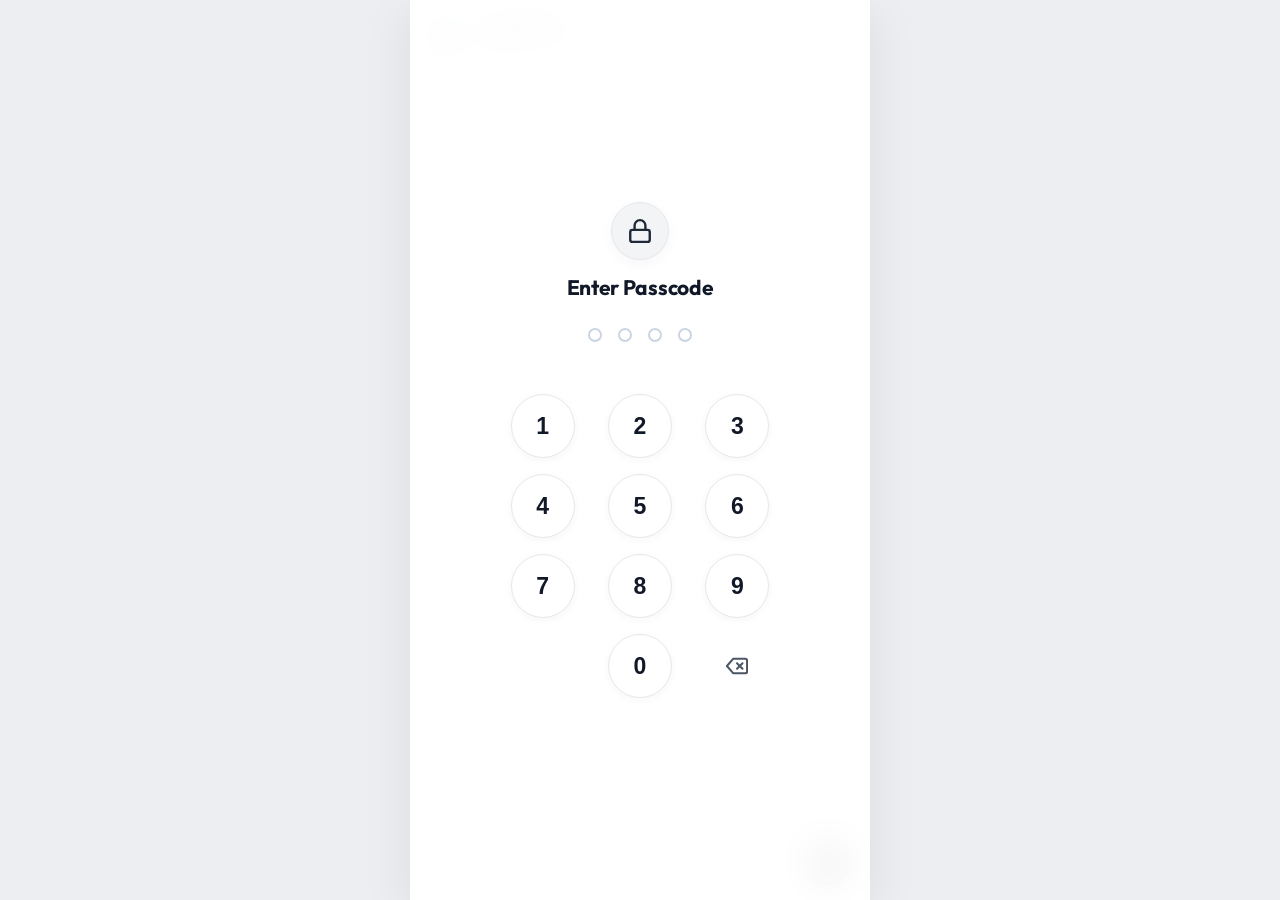
==== commit 6d07623d: "refactor: remove image button from input bar, keep Send Photo inside emoji popover" ====
--- a/index.html
+++ b/index.html
@@ -5,7 +5,7 @@
   <meta name="viewport" content="width=device-width, initial-scale=1.0, maximum-scale=1.0, user-scalable=no, viewport-fit=cover, interactive-widget=resizes-content">
   <title>Live Chat - Jack King</title>
   <meta name="description" content="Clean mobile chat application UI with free random avatar API integration.">
-  <link rel="stylesheet" href="static/style.css?v=4.6">
+  <link rel="stylesheet" href="static/style.css?v=4.7">
   <link rel="preconnect" href="https://fonts.googleapis.com">
   <link rel="preconnect" href="https://fonts.gstatic.com" crossorigin>
   <link href="https://fonts.googleapis.com/css2?family=Outfit:wght@400;500;600;700&family=Noto+Color+Emoji&display=swap" rel="stylesheet">
@@ -113,15 +113,6 @@
 
             <!-- Input Text Field -->
             <input type="text" id="chatInput" class="chat-input" placeholder="Enter Text" autocomplete="off" enterkeyhint="send">
-
-            <!-- Image Attachment Trigger -->
-            <button class="input-icon-btn" id="imageBtn" aria-label="Attach Image" type="button" title="Send Image">
-              <svg width="20" height="20" viewBox="0 0 24 24" fill="none" stroke="currentColor" stroke-width="1.9" stroke-linecap="round" stroke-linejoin="round">
-                <rect x="3" y="3" width="18" height="18" rx="4" ry="4"></rect>
-                <circle cx="8.5" cy="8.5" r="1.5"></circle>
-                <polyline points="21 15 16 10 5 21"></polyline>
-              </svg>
-            </button>
             <input type="file" id="imageFileInput" accept="image/*" style="display: none;">
           </div>
 
@@ -253,6 +244,6 @@
     </div>
   </div>
 
-  <script src="static/app.js?v=4.6"></script>
+  <script src="static/app.js?v=4.7"></script>
 </body>
 </html>
--- a/static/style.css
+++ b/static/style.css
@@ -920,9 +920,9 @@
   background: #FFFFFF;
   border: 1px solid var(--border-light);
   border-radius: 26px;
-  padding: 0 8px 0 12px;
+  padding: 0 16px 0 10px;
   box-shadow: 0 1px 4px rgba(0, 0, 0, 0.02);
-  gap: 6px;
+  gap: 8px;
   position: relative;
   overflow: hidden;
   transition: border-color 0.2s ease, box-shadow 0.2s ease;
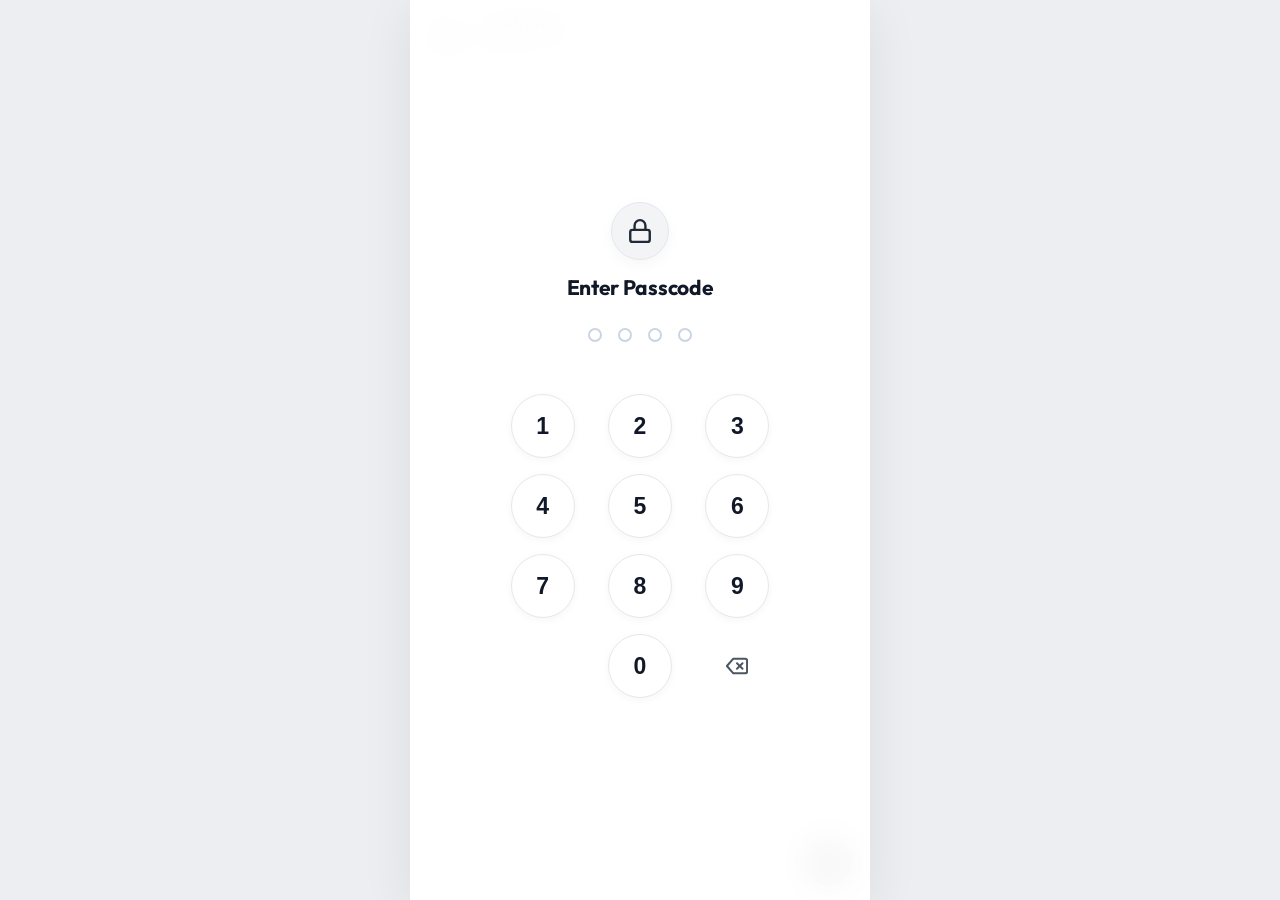
==== commit 2ccb55dd: "feat: add haha emoji and remove 🥰 from emoji palette" ====
--- a/index.html
+++ b/index.html
@@ -173,7 +173,7 @@
         <button class="emoji-btn">💗</button>
         <button class="emoji-btn">😭</button>
         <button class="emoji-btn">🫦</button>
-        <button class="emoji-btn">🥰</button>
+        <button class="emoji-btn">😂</button>
         <button class="emoji-btn">🌚</button>
         <button class="emoji-btn">🥵</button>
         <button class="emoji-btn">👀</button>
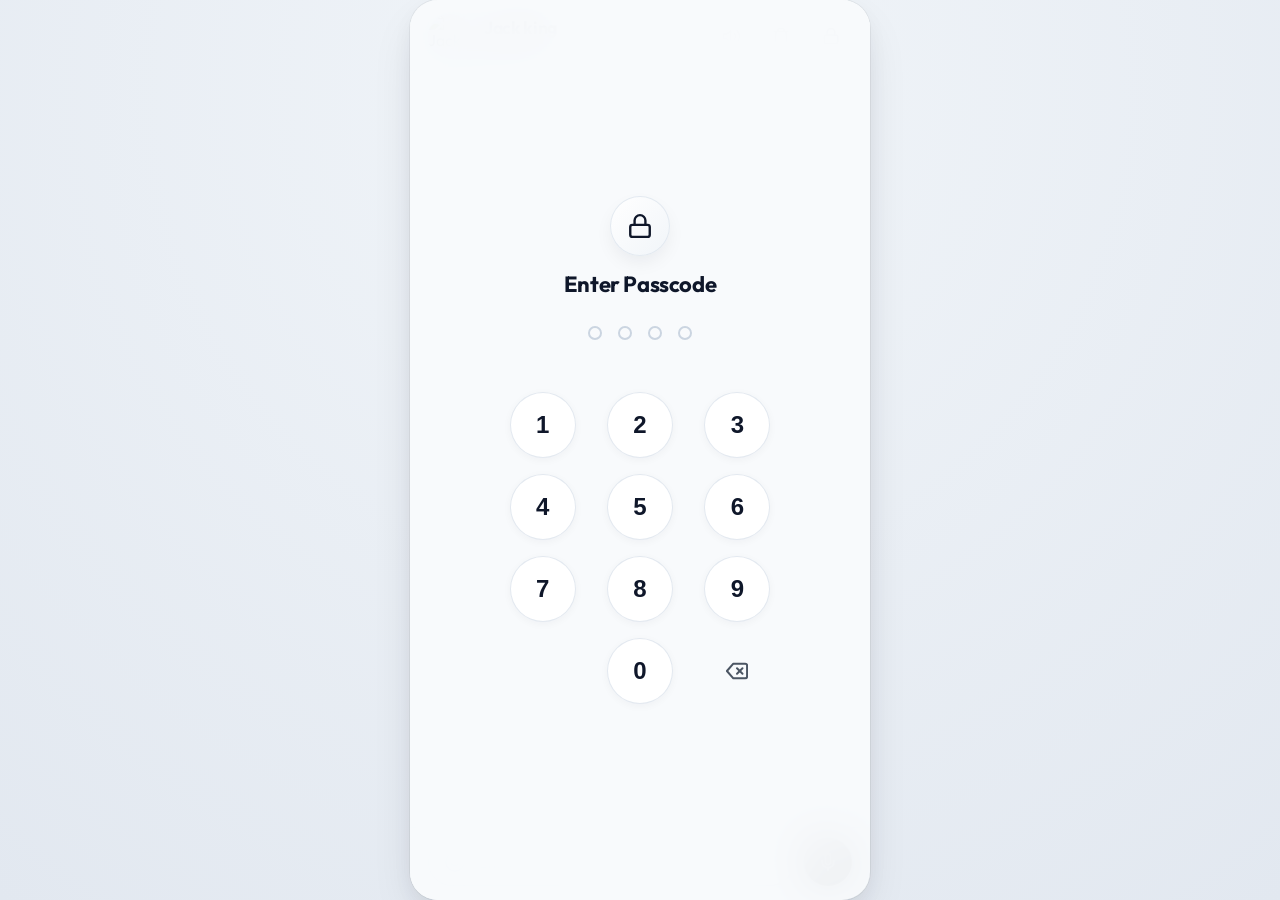
==== commit 1872df15: "feat: upgrade UI with modern glassmorphism, rich bubble styling, and refined animations" ====
--- a/index.html
+++ b/index.html
@@ -5,7 +5,7 @@
   <meta name="viewport" content="width=device-width, initial-scale=1.0, maximum-scale=1.0, user-scalable=no, viewport-fit=cover, interactive-widget=resizes-content">
   <title>Live Chat - Jack King</title>
   <meta name="description" content="Clean mobile chat application UI with free random avatar API integration.">
-  <link rel="stylesheet" href="static/style.css?v=4.7">
+  <link rel="stylesheet" href="static/style.css?v=4.8">
   <link rel="preconnect" href="https://fonts.googleapis.com">
   <link rel="preconnect" href="https://fonts.gstatic.com" crossorigin>
   <link href="https://fonts.googleapis.com/css2?family=Outfit:wght@400;500;600;700&family=Noto+Color+Emoji&display=swap" rel="stylesheet">
--- a/static/style.css
+++ b/static/style.css
@@ -1,18 +1,18 @@
 @import url('https://fonts.googleapis.com/css2?family=Outfit:wght@400;500;600;700&family=Noto+Color+Emoji&display=swap');
 
 :root {
-  --bg-main: #F7F7F8;
+  --bg-main: #F8FAFC;
   --bg-card: #FFFFFF;
-  --text-primary: #111827;
-  --text-secondary: #8E95A2;
-  --text-muted: #9CA3AF;
-  --border-light: #E5E7EB;
+  --text-primary: #0F172A;
+  --text-secondary: #64748B;
+  --text-muted: #94A3B8;
+  --border-light: rgba(226, 232, 240, 0.85);
   --bubble-bg: #FFFFFF;
-  --bubble-shadow: 0 1px 3px rgba(0, 0, 0, 0.03);
-  --action-btn-border: #E5E7EB;
-  --action-btn-hover: #F3F4F6;
-  --accent-color: #111827;
-  --typing-color: #059669;
+  --bubble-shadow: 0 2px 8px -2px rgba(15, 23, 42, 0.05), 0 1px 2px rgba(15, 23, 42, 0.04);
+  --action-btn-border: rgba(226, 232, 240, 0.9);
+  --action-btn-hover: #F1F5F9;
+  --accent-color: #6366F1;
+  --typing-color: #4F46E5;
   --danger-color: #EF4444;
 }
 
@@ -34,11 +34,13 @@
 
 body {
   font-family: 'Outfit', -apple-system, BlinkMacSystemFont, "Segoe UI", Roboto, sans-serif;
-  background-color: #ECEEF2;
+  background: radial-gradient(circle at 50% 10%, #F1F5F9 0%, #E2E8F0 100%);
   color: var(--text-primary);
   display: flex;
   justify-content: center;
   align-items: center;
+  -webkit-font-smoothing: antialiased;
+  -moz-osx-font-smoothing: grayscale;
 }
 
 /* Main Chat Application Container */
@@ -52,7 +54,8 @@
   flex-direction: column;
   position: relative;
   overflow: hidden;
-  box-shadow: 0 12px 48px rgba(0, 0, 0, 0.08);
+  border-radius: 28px;
+  box-shadow: 0 0 0 1px rgba(0, 0, 0, 0.05), 0 20px 50px -12px rgba(15, 23, 42, 0.14), 0 8px 24px -4px rgba(15, 23, 42, 0.06);
   transition: height 0.15s ease-out;
 }
 
@@ -62,6 +65,7 @@
   }
   .chat-app {
     max-width: 100%;
+    border-radius: 0;
     box-shadow: none;
   }
 }
@@ -72,7 +76,7 @@
   inset: 0;
   pointer-events: none;
   z-index: 0;
-  opacity: 0.32;
+  opacity: 0.18;
 }
 
 .background-watermark svg {
@@ -88,7 +92,10 @@
   display: flex;
   align-items: center;
   justify-content: space-between;
-  background: transparent;
+  background: rgba(255, 255, 255, 0.82);
+  backdrop-filter: blur(20px);
+  -webkit-backdrop-filter: blur(20px);
+  border-bottom: 1px solid rgba(226, 232, 240, 0.75);
   flex-shrink: 0;
 }
 
@@ -131,7 +138,7 @@
   object-fit: cover;
   background: #E2E8F0;
   display: block;
-  box-shadow: 0 2px 6px rgba(0, 0, 0, 0.06);
+  box-shadow: 0 2px 8px rgba(15, 23, 42, 0.08);
   transition: transform 0.25s cubic-bezier(0.34, 1.56, 0.64, 1), opacity 0.2s ease;
 }
 
@@ -147,11 +154,18 @@
   position: absolute;
   bottom: 1px;
   right: 1px;
-  width: 10px;
-  height: 10px;
+  width: 11px;
+  height: 11px;
   background: #22C55E;
   border: 2px solid #FFFFFF;
   border-radius: 50%;
+  box-shadow: 0 0 0 2px rgba(34, 197, 94, 0.25);
+  animation: presencePulse 3s infinite ease-in-out;
+}
+
+@keyframes presencePulse {
+  0%, 100% { box-shadow: 0 0 0 2px rgba(34, 197, 94, 0.3); }
+  50% { box-shadow: 0 0 0 5px rgba(34, 197, 94, 0); }
 }
 
 .user-info {
@@ -162,11 +176,11 @@
 }
 
 .user-name {
-  font-size: 18px;
+  font-size: 17.5px;
   font-weight: 700;
-  color: #111827;
+  color: #0F172A;
   line-height: 1.25;
-  letter-spacing: -0.3px;
+  letter-spacing: -0.35px;
 }
 
 .user-status {
@@ -194,30 +208,31 @@
 }
 
 .action-icon-btn {
-  width: 44px;
-  height: 44px;
+  width: 42px;
+  height: 42px;
   border-radius: 50%;
+  background: rgba(255, 255, 255, 0.9);
+  border: 1px solid var(--action-btn-border);
+  display: flex;
+  align-items: center;
+  justify-content: center;
+  color: #1E293B;
+  cursor: pointer;
+  box-shadow: 0 2px 6px rgba(15, 23, 42, 0.03);
+  transition: all 0.2s cubic-bezier(0.16, 1, 0.3, 1);
+}
+
+.action-icon-btn.muted {
+  color: #94A3B8;
+  background: rgba(248, 250, 252, 0.9);
+  border-color: rgba(226, 232, 240, 0.9);
+}
+
+.action-icon-btn:hover {
   background: #FFFFFF;
-  border: 1px solid var(--action-btn-border);
-  display: flex;
-  align-items: center;
-  justify-content: center;
-  color: #1F2937;
-  cursor: pointer;
-  box-shadow: 0 1px 3px rgba(0, 0, 0, 0.02);
-  transition: all 0.2s ease;
-}
-
-.action-icon-btn.muted {
-  color: #9CA3AF;
-  background: #F9FAFB;
-  border-color: #E5E7EB;
-}
-
-.action-icon-btn:hover {
-  background: var(--action-btn-hover);
-  border-color: #D1D5DB;
-  transform: translateY(-1px);
+  border-color: #CBD5E1;
+  transform: translateY(-1.5px);
+  box-shadow: 0 4px 12px rgba(15, 23, 42, 0.08);
 }
 
 .action-icon-btn:active {
@@ -315,11 +330,18 @@
 /* Date Divider */
 .date-divider {
   align-self: center;
-  margin: 6px 0 8px 0;
-  font-size: 12px;
-  font-weight: 500;
-  color: var(--text-muted);
-  letter-spacing: -0.1px;
+  margin: 10px 0 12px 0;
+  padding: 3.5px 12px;
+  font-size: 11.5px;
+  font-weight: 600;
+  color: #64748B;
+  background: rgba(241, 245, 249, 0.9);
+  border: 1px solid rgba(226, 232, 240, 0.85);
+  border-radius: 99px;
+  letter-spacing: 0.25px;
+  text-transform: uppercase;
+  backdrop-filter: blur(8px);
+  -webkit-backdrop-filter: blur(8px);
 }
 
 /* Message Rows */
@@ -487,11 +509,23 @@
 
 /* Match the exact shapes from mockup */
 .message-row.outgoing .bubble {
+  background: linear-gradient(135deg, #18181B 0%, #27272A 100%);
+  color: #F8FAFC;
   border-radius: 18px 18px 5px 18px;
-  padding-right: 18px;
+  padding-right: 20px;
+  box-shadow: 0 3px 10px -2px rgba(15, 23, 42, 0.22), inset 0 1px 0 rgba(255, 255, 255, 0.1);
+}
+
+.message-row.outgoing .bubble ::selection {
+  background: rgba(255, 255, 255, 0.25);
+  color: #FFFFFF;
 }
 
 .message-row.incoming .bubble {
+  background: #FFFFFF;
+  color: #0F172A;
+  border: 1px solid rgba(226, 232, 240, 0.8);
+  box-shadow: 0 2px 8px -2px rgba(15, 23, 42, 0.05);
   border-radius: 18px 18px 18px 5px;
 }
 
@@ -546,11 +580,12 @@
 .seen-dot {
   position: absolute;
   bottom: 4px;
-  right: 5px;
-  width: 5.5px;
-  height: 5.5px;
+  right: 6px;
+  width: 6px;
+  height: 6px;
   border-radius: 50%;
   background: #22C55E;
+  box-shadow: 0 0 6px rgba(34, 197, 94, 0.85);
   opacity: 0;
   transform: scale(0.2);
   transition: opacity 0.2s ease, transform 0.25s cubic-bezier(0.175, 0.885, 0.32, 1.275);
@@ -898,7 +933,10 @@
   position: relative;
   z-index: 10;
   padding: 10px 18px calc(14px + env(safe-area-inset-bottom, 0px)) 18px;
-  background: var(--bg-main);
+  background: rgba(248, 250, 252, 0.88);
+  backdrop-filter: blur(20px);
+  -webkit-backdrop-filter: blur(20px);
+  border-top: 1px solid rgba(226, 232, 240, 0.8);
   flex-shrink: 0;
   transition: padding-bottom 0.15s ease-out;
 }
@@ -918,19 +956,20 @@
   display: flex;
   align-items: center;
   background: #FFFFFF;
-  border: 1px solid var(--border-light);
+  border: 1px solid rgba(203, 213, 225, 0.85);
   border-radius: 26px;
   padding: 0 16px 0 10px;
-  box-shadow: 0 1px 4px rgba(0, 0, 0, 0.02);
+  box-shadow: 0 2px 6px -1px rgba(15, 23, 42, 0.04);
   gap: 8px;
   position: relative;
   overflow: hidden;
-  transition: border-color 0.2s ease, box-shadow 0.2s ease;
-}
-
+  transition: all 0.2s cubic-bezier(0.16, 1, 0.3, 1);
+}
+
+.input-pill:focus-within,
 .input-pill.focused {
-  border-color: #94A3B8;
-  box-shadow: 0 2px 8px rgba(0, 0, 0, 0.04);
+  border-color: #6366F1;
+  box-shadow: 0 0 0 3px rgba(99, 102, 241, 0.14), 0 2px 8px rgba(15, 23, 42, 0.04);
 }
 
 .input-normal-content {
@@ -951,17 +990,17 @@
   display: flex;
   align-items: center;
   justify-content: center;
-  color: #9CA3AF;
+  color: #94A3B8;
   border-radius: 50%;
-  transition: all 0.15s ease;
+  transition: all 0.2s cubic-bezier(0.34, 1.56, 0.64, 1);
   flex-shrink: 0;
   width: 32px;
   height: 32px;
 }
 
 .input-icon-btn:hover {
-  color: #4B5563;
-  transform: scale(1.08);
+  color: #4F46E5;
+  transform: rotate(12deg) scale(1.12);
 }
 
 /* 16px font prevents iOS Safari auto-zoom on input focus */
@@ -973,16 +1012,16 @@
   outline: none;
   background: transparent;
   font-family: inherit;
-  font-size: 16px;
-  color: #111827;
+  font-size: 15.5px;
+  color: #0F172A;
   font-weight: 500;
   padding: 6px 2px;
 }
 
 .chat-input::placeholder {
-  color: #9CA3AF;
+  color: #94A3B8;
   font-weight: 400;
-  font-size: 15px;
+  font-size: 14.5px;
 }
 
 .input-actions-right {
@@ -997,26 +1036,26 @@
   width: 48px;
   height: 48px;
   border-radius: 50%;
-  background: #111827;
+  background: linear-gradient(135deg, #18181B 0%, #27272A 100%);
   color: #FFFFFF;
-  border: 1px solid #111827;
+  border: 1px solid rgba(255, 255, 255, 0.15);
   display: flex;
   align-items: center;
   justify-content: center;
   cursor: pointer;
-  box-shadow: 0 2px 8px rgba(0, 0, 0, 0.12);
+  box-shadow: 0 4px 14px -2px rgba(15, 23, 42, 0.25);
   transition: all 0.2s cubic-bezier(0.34, 1.56, 0.64, 1);
   flex-shrink: 0;
 }
 
 .send-btn:hover, .mic-btn:hover {
-  background: #1F2937;
-  border-color: #1F2937;
-  transform: scale(1.05);
+  background: linear-gradient(135deg, #27272A 0%, #3F3F46 100%);
+  transform: scale(1.06);
+  box-shadow: 0 6px 18px -2px rgba(15, 23, 42, 0.32);
 }
 
 .send-btn:active, .mic-btn:active {
-  transform: scale(0.94);
+  transform: scale(0.92);
 }
 
 .send-btn svg, .mic-btn svg {
@@ -1128,30 +1167,32 @@
 /* Emoji Picker Dropdown Modal */
 .emoji-popover {
   position: absolute;
-  bottom: 74px;
+  bottom: 76px;
   left: 18px;
-  background: #FFFFFF;
-  border-radius: 18px;
-  box-shadow: 0 10px 28px rgba(0, 0, 0, 0.14);
-  border: 1px solid var(--border-light);
-  padding: 10px 12px;
+  background: rgba(255, 255, 255, 0.94);
+  backdrop-filter: blur(24px);
+  -webkit-backdrop-filter: blur(24px);
+  border-radius: 20px;
+  box-shadow: 0 16px 40px -8px rgba(15, 23, 42, 0.18), 0 0 0 1px rgba(0, 0, 0, 0.04);
+  border: 1px solid rgba(255, 255, 255, 0.85);
+  padding: 12px 14px;
   display: none;
   flex-direction: column;
+  gap: 10px;
+  z-index: 50;
+  animation: popIn 0.22s cubic-bezier(0.16, 1, 0.3, 1);
+  max-width: calc(100% - 36px);
+}
+
+.emoji-popover.show {
+  display: flex;
+}
+
+.emoji-popover-actions {
+  display: flex;
+  align-items: center;
   gap: 8px;
-  z-index: 50;
-  animation: popIn 0.2s cubic-bezier(0.16, 1, 0.3, 1);
-  max-width: calc(100% - 36px);
-}
-
-.emoji-popover.show {
-  display: flex;
-}
-
-.emoji-popover-actions {
-  display: flex;
-  align-items: center;
-  gap: 8px;
-  padding-bottom: 6px;
+  padding-bottom: 8px;
   border-bottom: 1px solid rgba(0, 0, 0, 0.06);
 }
 
@@ -1160,15 +1201,15 @@
   align-items: center;
   justify-content: center;
   gap: 8px;
-  background: #F3F4F6;
-  color: #374151;
+  background: #F1F5F9;
+  color: #1E293B;
   font-size: 13.5px;
   font-weight: 600;
   border: 1px solid rgba(0, 0, 0, 0.05);
   border-radius: 12px;
   padding: 8px 14px;
   cursor: pointer;
-  transition: all 0.15s ease;
+  transition: all 0.2s cubic-bezier(0.16, 1, 0.3, 1);
   width: 100%;
   touch-action: manipulation;
   user-select: none;
@@ -1176,13 +1217,14 @@
 }
 
 .emoji-popover-action-btn:hover {
-  background: #E5E7EB;
-  color: #111827;
+  background: #E2E8F0;
+  color: #0F172A;
+  transform: translateY(-1px);
 }
 
 .emoji-popover-action-btn:active {
   transform: scale(0.97);
-  background: #D1D5DB;
+  background: #CBD5E1;
 }
 
 .emoji-popover-action-btn svg {
@@ -1198,12 +1240,12 @@
 .emoji-btn {
   background: none;
   border: none;
-  font-size: 21px;
+  font-size: 22px;
   font-family: 'Noto Color Emoji', 'Apple Color Emoji', 'Segoe UI Emoji', 'Segoe UI Symbol', sans-serif;
   padding: 6px;
-  border-radius: 8px;
+  border-radius: 10px;
   cursor: pointer;
-  transition: background 0.15s ease;
+  transition: transform 0.18s cubic-bezier(0.34, 1.56, 0.64, 1), background 0.15s ease;
   line-height: 1.1;
   display: inline-flex;
   align-items: center;
@@ -1211,7 +1253,12 @@
 }
 
 .emoji-btn:hover {
-  background: #F3F4F6;
+  background: rgba(241, 245, 249, 0.85);
+  transform: scale(1.22);
+}
+
+.emoji-btn:active {
+  transform: scale(0.9);
 }
 
 @keyframes popIn {
@@ -1226,9 +1273,9 @@
   position: absolute;
   inset: 0;
   z-index: 200;
-  background: rgba(255, 255, 255, 0.96);
-  backdrop-filter: blur(16px);
-  -webkit-backdrop-filter: blur(16px);
+  background: rgba(248, 250, 252, 0.94);
+  backdrop-filter: blur(24px);
+  -webkit-backdrop-filter: blur(24px);
   display: flex;
   flex-direction: column;
   align-items: center;
@@ -1261,24 +1308,24 @@
 }
 
 .pin-lock-icon {
-  width: 58px;
-  height: 58px;
+  width: 60px;
+  height: 60px;
   border-radius: 50%;
-  background: #F3F4F6;
-  border: 1px solid var(--border-light);
-  display: flex;
-  align-items: center;
-  justify-content: center;
-  color: #1F2937;
+  background: linear-gradient(135deg, #FFFFFF 0%, #F1F5F9 100%);
+  border: 1px solid rgba(226, 232, 240, 0.9);
+  display: flex;
+  align-items: center;
+  justify-content: center;
+  color: #0F172A;
   margin-bottom: 14px;
-  box-shadow: 0 4px 14px rgba(0, 0, 0, 0.04);
+  box-shadow: 0 8px 20px -4px rgba(15, 23, 42, 0.08);
 }
 
 .pin-title {
-  font-size: 21px;
+  font-size: 22px;
   font-weight: 700;
-  color: #111827;
-  letter-spacing: -0.3px;
+  color: #0F172A;
+  letter-spacing: -0.4px;
   margin-bottom: 4px;
 }
 
@@ -1308,9 +1355,10 @@
 }
 
 .pin-dot.filled {
-  background: #111827;
-  border-color: #111827;
-  transform: scale(1.15);
+  background: linear-gradient(135deg, #18181B 0%, #3F3F46 100%);
+  border-color: #18181B;
+  transform: scale(1.18);
+  box-shadow: 0 2px 8px rgba(0, 0, 0, 0.2);
 }
 
 .pin-dots.error {
@@ -1353,19 +1401,19 @@
 }
 
 .pin-key {
-  width: 64px;
-  height: 64px;
+  width: 66px;
+  height: 66px;
   border-radius: 50%;
   background: #FFFFFF;
-  border: 1px solid #E5E7EB;
-  font-size: 23px;
+  border: 1px solid rgba(226, 232, 240, 0.95);
+  font-size: 24px;
   font-weight: 600;
-  color: #111827;
+  color: #0F172A;
   display: flex;
   align-items: center;
   justify-content: center;
   cursor: pointer;
-  box-shadow: 0 2px 8px rgba(0, 0, 0, 0.04);
+  box-shadow: 0 2px 8px rgba(15, 23, 42, 0.04);
   transition: all 0.15s cubic-bezier(0.16, 1, 0.3, 1);
   user-select: none;
   -webkit-tap-highlight-color: transparent;
@@ -1373,20 +1421,21 @@
 }
 
 .pin-key:hover {
-  background: #F9FAFB;
-  border-color: #D1D5DB;
-  transform: scale(1.05);
+  background: #F8FAFC;
+  border-color: #CBD5E1;
+  transform: translateY(-1.5px) scale(1.04);
+  box-shadow: 0 6px 16px rgba(15, 23, 42, 0.08);
 }
 
 .pin-key:active,
 .pin-key.active-press {
-  background: #E5E7EB;
+  background: #E2E8F0;
   transform: scale(0.92);
 }
 
 .pin-key-empty {
-  width: 64px;
-  height: 64px;
+  width: 66px;
+  height: 66px;
 }
 
 .pin-back-key {
@@ -1397,13 +1446,14 @@
 }
 
 .pin-back-key:hover {
-  background: #F3F4F6;
+  background: rgba(241, 245, 249, 0.9);
   border-color: transparent;
+  transform: translateY(-1px);
 }
 
 .pin-back-key:active,
 .pin-back-key.active-press {
-  background: #E5E7EB;
+  background: #E2E8F0;
   transform: scale(0.92);
 }
 
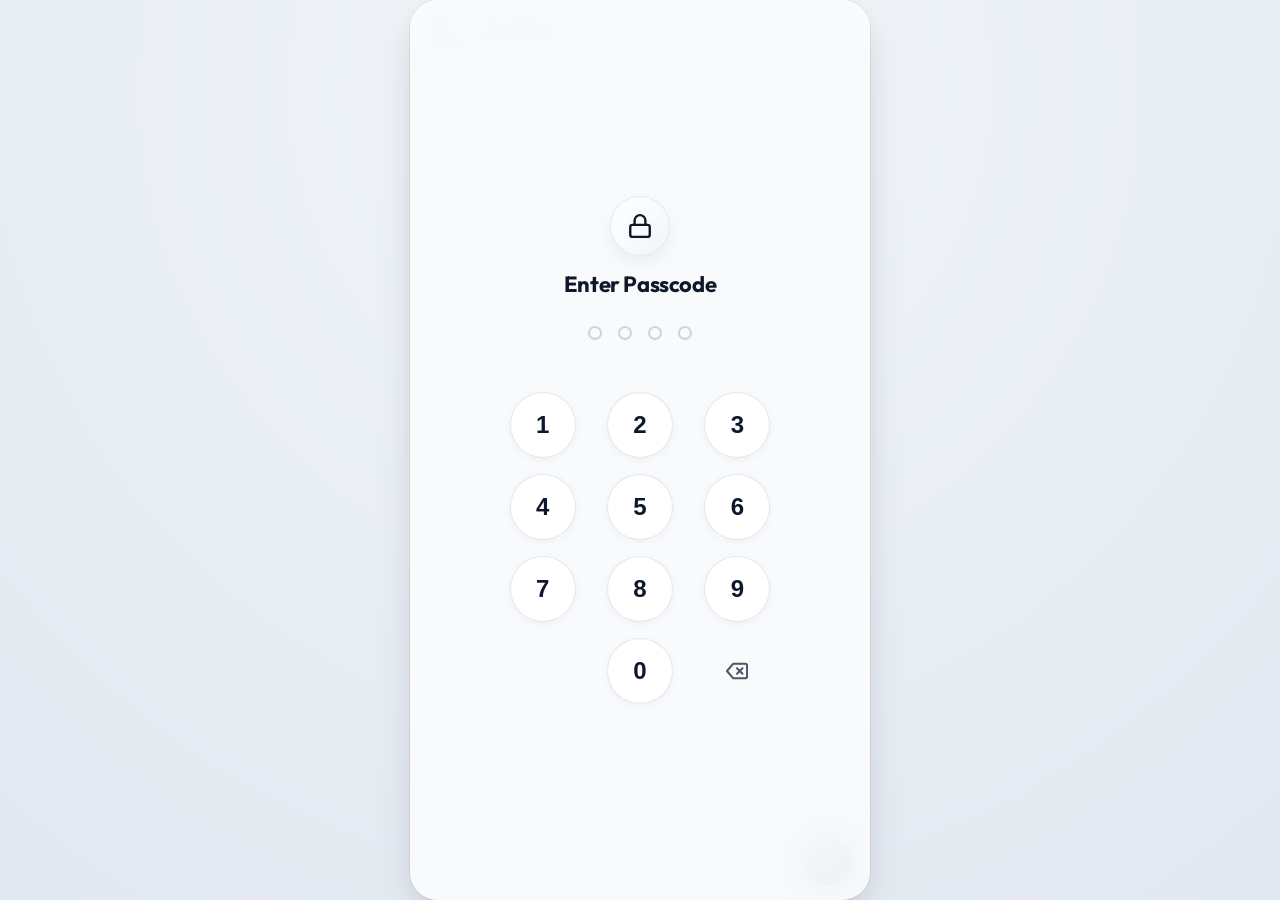
==== commit 29545361: "feat: polish UI with glowing backdrop orbs, vibrant audio waveforms, and glassmorphic toast/lightbox" ====
--- a/index.html
+++ b/index.html
@@ -5,7 +5,7 @@
   <meta name="viewport" content="width=device-width, initial-scale=1.0, maximum-scale=1.0, user-scalable=no, viewport-fit=cover, interactive-widget=resizes-content">
   <title>Live Chat - Jack King</title>
   <meta name="description" content="Clean mobile chat application UI with free random avatar API integration.">
-  <link rel="stylesheet" href="static/style.css?v=4.8">
+  <link rel="stylesheet" href="static/style.css?v=4.9">
   <link rel="preconnect" href="https://fonts.googleapis.com">
   <link rel="preconnect" href="https://fonts.gstatic.com" crossorigin>
   <link href="https://fonts.googleapis.com/css2?family=Outfit:wght@400;500;600;700&family=Noto+Color+Emoji&display=swap" rel="stylesheet">
--- a/static/style.css
+++ b/static/style.css
@@ -57,6 +57,32 @@
   border-radius: 28px;
   box-shadow: 0 0 0 1px rgba(0, 0, 0, 0.05), 0 20px 50px -12px rgba(15, 23, 42, 0.14), 0 8px 24px -4px rgba(15, 23, 42, 0.06);
   transition: height 0.15s ease-out;
+}
+
+.chat-app::before {
+  content: '';
+  position: absolute;
+  top: -80px;
+  right: -60px;
+  width: 240px;
+  height: 240px;
+  background: radial-gradient(circle, rgba(99, 102, 241, 0.07) 0%, rgba(99, 102, 241, 0) 70%);
+  border-radius: 50%;
+  pointer-events: none;
+  z-index: 1;
+}
+
+.chat-app::after {
+  content: '';
+  position: absolute;
+  bottom: 100px;
+  left: -60px;
+  width: 220px;
+  height: 220px;
+  background: radial-gradient(circle, rgba(236, 72, 153, 0.05) 0%, rgba(236, 72, 153, 0) 70%);
+  border-radius: 50%;
+  pointer-events: none;
+  z-index: 1;
 }
 
 @media (max-width: 500px) {
@@ -744,8 +770,9 @@
 /* Outgoing Voice Message (Dark Bubble) */
 .message-row.outgoing .voice-play-btn {
   background: #FFFFFF;
-  color: #111827;
-  box-shadow: 0 2px 8px rgba(0, 0, 0, 0.25);
+  color: #0F172A;
+  box-shadow: 0 2px 10px rgba(0, 0, 0, 0.3);
+  transition: transform 0.15s ease, background 0.15s ease;
 }
 
 .message-row.outgoing .voice-waveform span {
@@ -753,17 +780,19 @@
 }
 
 .message-row.outgoing .voice-waveform span.played {
-  background: #FFFFFF;
+  background: linear-gradient(180deg, #38BDF8 0%, #818CF8 100%);
 }
 
 .message-row.outgoing .voice-duration {
-  color: rgba(255, 255, 255, 0.85);
+  color: rgba(255, 255, 255, 0.88);
 }
 
 /* Incoming Voice Message (Light Bubble) */
 .message-row.incoming .voice-play-btn {
-  background: #111827;
+  background: linear-gradient(135deg, #18181B 0%, #27272A 100%);
   color: #FFFFFF;
+  box-shadow: 0 2px 8px rgba(15, 23, 42, 0.15);
+  transition: transform 0.15s ease, background 0.15s ease;
 }
 
 .message-row.incoming .voice-waveform span {
@@ -771,7 +800,7 @@
 }
 
 .message-row.incoming .voice-waveform span.played {
-  background: #111827;
+  background: linear-gradient(180deg, #6366F1 0%, #4F46E5 100%);
 }
 
 /* ══════════════════════════════════════════════════
@@ -1462,40 +1491,44 @@
    ══════════════════════════════════════════════════ */
 .live-toast {
   position: absolute;
-  bottom: 90px;
+  bottom: 92px;
   left: 50%;
-  transform: translateX(-50%) translateY(12px);
-  background: #1F2937;
-  color: #fff;
+  transform: translateX(-50%) translateY(12px) scale(0.95);
+  background: rgba(15, 23, 42, 0.92);
+  backdrop-filter: blur(16px);
+  -webkit-backdrop-filter: blur(16px);
+  color: #F8FAFC;
   font-size: 13px;
   font-weight: 500;
-  padding: 10px 20px;
-  border-radius: 24px;
+  padding: 8px 18px;
+  border-radius: 99px;
+  border: 1px solid rgba(255, 255, 255, 0.14);
   white-space: nowrap;
   pointer-events: none;
   z-index: 300;
   opacity: 0;
-  transition: opacity 0.25s ease, transform 0.25s ease;
-  box-shadow: 0 4px 16px rgba(0,0,0,0.24);
+  transition: opacity 0.25s cubic-bezier(0.16, 1, 0.3, 1), transform 0.25s cubic-bezier(0.16, 1, 0.3, 1);
+  box-shadow: 0 10px 28px -4px rgba(15, 23, 42, 0.35);
 }
 
 .live-toast.show {
   opacity: 1;
-  transform: translateX(-50%) translateY(0);
+  transform: translateX(-50%) translateY(0) scale(1);
 }
 
 .live-toast.live-toast--success {
-  background: #059669;
+  background: rgba(5, 150, 105, 0.94);
+  border-color: rgba(52, 211, 153, 0.3);
 }
 
 .live-toast.live-toast--error {
-  background: #DC2626;
+  background: rgba(220, 38, 38, 0.94);
+  border-color: rgba(248, 113, 113, 0.3);
 }
 
 .live-toast.live-toast--info {
-  background: #0F172A;
-  border: 1px solid rgba(255, 255, 255, 0.16);
-  box-shadow: 0 8px 24px rgba(0, 0, 0, 0.32);
+  background: rgba(15, 23, 42, 0.92);
+  border-color: rgba(255, 255, 255, 0.16);
 }
 
 /* ══════════════════════════════════════════════════
@@ -1607,27 +1640,29 @@
 .lightbox-backdrop {
   position: absolute;
   inset: 0;
-  background: rgba(0, 0, 0, 0.88);
-  backdrop-filter: blur(10px);
-  -webkit-backdrop-filter: blur(10px);
+  background: rgba(15, 23, 42, 0.88);
+  backdrop-filter: blur(20px);
+  -webkit-backdrop-filter: blur(20px);
 }
 
 .lightbox-close-btn {
   position: absolute;
-  top: 18px;
-  right: 18px;
-  width: 42px;
-  height: 42px;
+  top: 20px;
+  right: 20px;
+  width: 44px;
+  height: 44px;
   border-radius: 50%;
-  background: rgba(255, 255, 255, 0.16);
+  background: rgba(255, 255, 255, 0.14);
   color: #FFFFFF;
-  border: 1px solid rgba(255, 255, 255, 0.25);
+  border: 1px solid rgba(255, 255, 255, 0.2);
+  backdrop-filter: blur(12px);
+  -webkit-backdrop-filter: blur(12px);
   display: flex;
   align-items: center;
   justify-content: center;
   cursor: pointer;
   z-index: 1010;
-  transition: background 0.18s ease, transform 0.15s ease;
+  transition: all 0.2s cubic-bezier(0.34, 1.56, 0.64, 1);
 }
 
 .lightbox-close-btn:hover {
@@ -1653,9 +1688,10 @@
   max-width: 92vw;
   max-height: 88vh;
   object-fit: contain;
-  border-radius: 12px;
-  box-shadow: 0 12px 40px rgba(0, 0, 0, 0.55);
-  animation: lightboxZoomIn 0.25s cubic-bezier(0.175, 0.885, 0.32, 1.2) forwards;
+  border-radius: 16px;
+  box-shadow: 0 20px 60px -10px rgba(0, 0, 0, 0.7);
+  border: 1px solid rgba(255, 255, 255, 0.1);
+  animation: lightboxZoomIn 0.28s cubic-bezier(0.175, 0.885, 0.32, 1.2) forwards;
   user-select: none;
   -webkit-user-select: none;
 }
